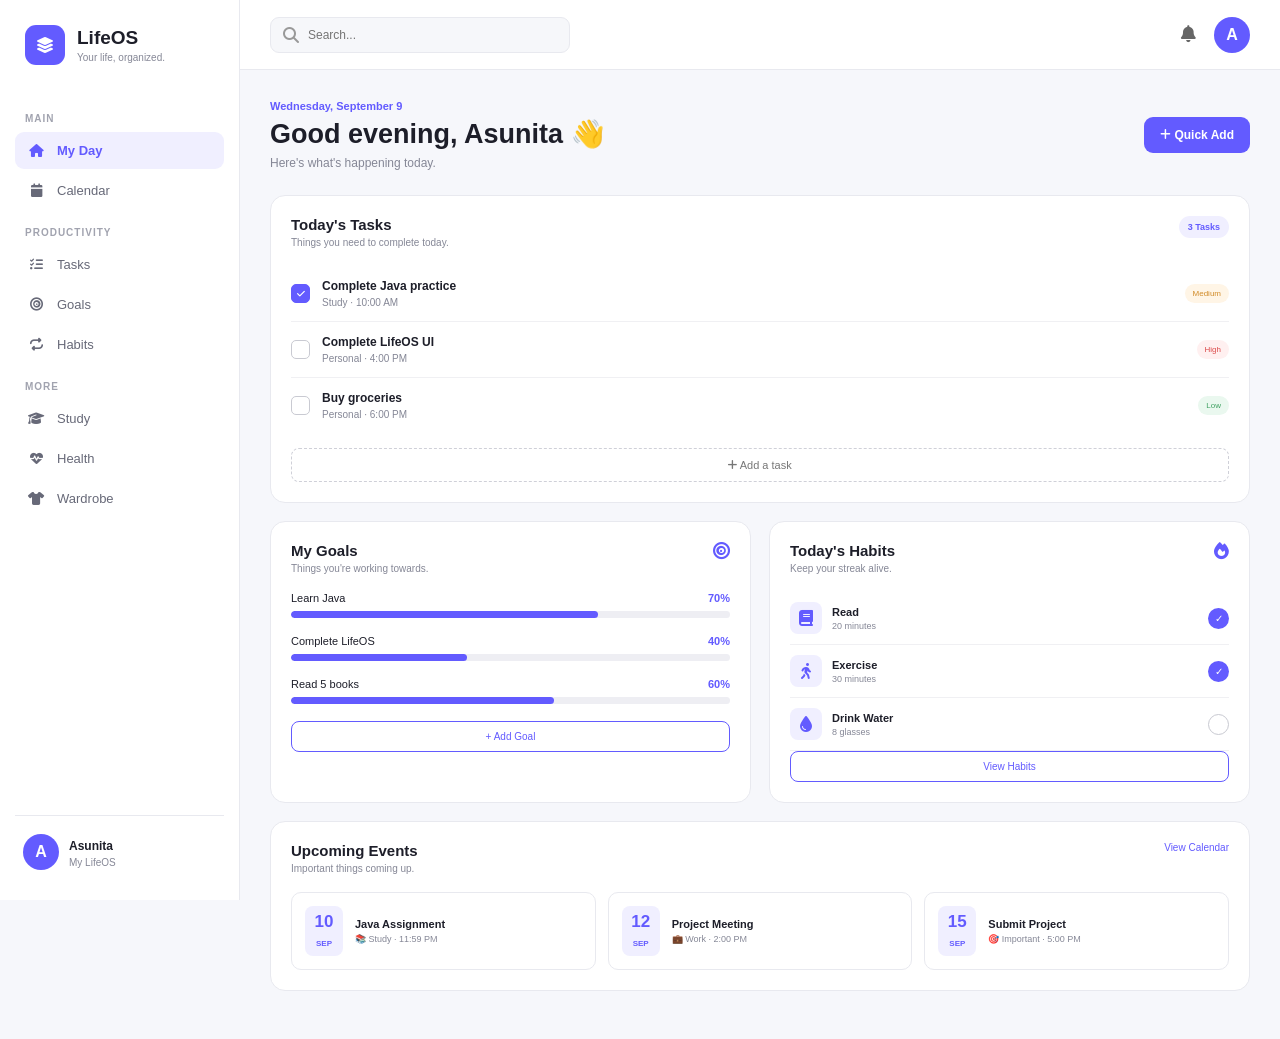
==== index.html @ c2635a68 "Initial LifeOS UI" ====
<!DOCTYPE html>
<html lang="en">

<head>
    <meta charset="UTF-8">
    <meta name="viewport" content="width=device-width, initial-scale=1.0">

    <title>LifeOS</title>

    <link rel="stylesheet" href="style.css">

    <link
        rel="stylesheet"
        href="https://cdnjs.cloudflare.com/ajax/libs/font-awesome/6.5.2/css/all.min.css">
</head>

<body>

    <aside class="sidebar">

        <div class="logo">
            <i class="fa-solid fa-layer-group"></i>

            <div>
                <h2>LifeOS</h2>
                <p>Your life, organized.</p>
            </div>
        </div>


        <nav>

            <p class="section-title">MAIN</p>

            <a href="#" class="active">
                <i class="fa-solid fa-house"></i>
                My Day
            </a>

            <a href="#">
                <i class="fa-solid fa-calendar"></i>
                Calendar
            </a>


            <p class="section-title">PRODUCTIVITY</p>

            <a href="#">
                <i class="fa-solid fa-list-check"></i>
                Tasks
            </a>

            <a href="#">
                <i class="fa-solid fa-bullseye"></i>
                Goals
            </a>

            <a href="#">
                <i class="fa-solid fa-repeat"></i>
                Habits
            </a>


            <p class="section-title">MORE</p>

            <a href="#">
                <i class="fa-solid fa-graduation-cap"></i>
                Study
            </a>

            <a href="#">
                <i class="fa-solid fa-heart-pulse"></i>
                Health
            </a>

            <a href="#">
                <i class="fa-solid fa-shirt"></i>
                Wardrobe
            </a>

        </nav>


        <div class="profile">

            <div class="profile-image">
                A
            </div>

            <div>
                <strong>Asunita</strong>
                <p>My LifeOS</p>
            </div>

        </div>

    </aside>


    <!-- MAIN CONTENT -->

    <main class="main">

        <!-- TOP BAR -->

        <header class="topbar">

            <div class="search">

                <i class="fa-solid fa-magnifying-glass"></i>

                <input
                    type="text"
                    placeholder="Search...">

            </div>


            <div class="top-right">

                <button class="notification">
                    <i class="fa-solid fa-bell"></i>
                </button>

                <div class="avatar">
                    A
                </div>

            </div>

        </header>


        <!-- CONTENT -->

        <section class="content">


            <!-- GREETING -->

            <div class="greeting">

                <div>

                    <p class="date">
                        Wednesday, September 9
                    </p>

                    <h1>
                        Good evening, Asunita 👋
                    </h1>

                    <p>
                        Here's what's happening today.
                    </p>

                </div>


                <button class="quick-add">
                    <i class="fa-solid fa-plus"></i>
                    Quick Add
                </button>

            </div>

            <div class="card">

                <div class="card-heading">

                    <div>
                        <h2>Today's Tasks</h2>
                        <p>Things you need to complete today.</p>
                    </div>

                    <span class="task-count">
                        3 Tasks
                    </span>

                </div>


                <div class="task-list">


                    <div class="task">

                        <div class="check completed">
                            <i class="fa-solid fa-check"></i>
                        </div>

                        <div class="task-info">

                            <h3>Complete Java practice</h3>

                            <p>
                                Study · 10:00 AM
                            </p>

                        </div>

                        <span class="priority medium">
                            Medium
                        </span>

                    </div>


                    <div class="task">

                        <div class="check"></div>

                        <div class="task-info">

                            <h3>Complete LifeOS UI</h3>

                            <p>
                                Personal · 4:00 PM
                            </p>

                        </div>

                        <span class="priority high">
                            High
                        </span>

                    </div>


                    <div class="task">

                        <div class="check"></div>

                        <div class="task-info">

                            <h3>Buy groceries</h3>

                            <p>
                                Personal · 6:00 PM
                            </p>

                        </div>

                        <span class="priority low">
                            Low
                        </span>

                    </div>

                </div>


                <button class="add-task">
                    <i class="fa-solid fa-plus"></i>
                    Add a task
                </button>

            </div>


            <div class="two-column">

                <div class="card">

                    <div class="card-heading">

                        <div>
                            <h2>My Goals</h2>
                            <p>Things you're working towards.</p>
                        </div>

                        <i class="fa-solid fa-bullseye icon"></i>

                    </div>


                    <div class="goal">

                        <div class="goal-top">

                            <span>
                                Learn Java
                            </span>

                            <strong>
                                70%
                            </strong>

                        </div>

                        <div class="progress">

                            <div style="width:70%"></div>

                        </div>

                    </div>


                    <div class="goal">

                        <div class="goal-top">

                            <span>
                                Complete LifeOS
                            </span>

                            <strong>
                                40%
                            </strong>

                        </div>

                        <div class="progress">

                            <div style="width:40%"></div>

                        </div>

                    </div>


                    <div class="goal">

                        <div class="goal-top">

                            <span>
                                Read 5 books
                            </span>

                            <strong>
                                60%
                            </strong>

                        </div>

                        <div class="progress">

                            <div style="width:60%"></div>

                        </div>

                    </div>


                    <button class="outline-button">
                        + Add Goal
                    </button>

                </div>



                <!-- HABITS -->

                <div class="card">

                    <div class="card-heading">

                        <div>
                            <h2>Today's Habits</h2>
                            <p>Keep your streak alive.</p>
                        </div>

                        <i class="fa-solid fa-fire icon"></i>

                    </div>


                    <div class="habit">

                        <div class="habit-left">

                            <div class="habit-icon">
                                <i class="fa-solid fa-book"></i>
                            </div>

                            <div>
                                <strong>Read</strong>
                                <p>20 minutes</p>
                            </div>

                        </div>

                        <div class="habit-check">
                            ✓
                        </div>

                    </div>


                    <div class="habit">

                        <div class="habit-left">

                            <div class="habit-icon">
                                <i class="fa-solid fa-person-walking"></i>
                            </div>

                            <div>
                                <strong>Exercise</strong>
                                <p>30 minutes</p>
                            </div>

                        </div>

                        <div class="habit-check">
                            ✓
                        </div>

                    </div>


                    <div class="habit">

                        <div class="habit-left">

                            <div class="habit-icon">
                                <i class="fa-solid fa-droplet"></i>
                            </div>

                            <div>
                                <strong>Drink Water</strong>
                                <p>8 glasses</p>
                            </div>

                        </div>

                        <div class="habit-check empty">
                        </div>

                    </div>


                    <button class="outline-button">
                        View Habits
                    </button>

                </div>

            </div>


            <div class="card calendar-card">

                <div class="card-heading">

                    <div>

                        <h2>Upcoming Events</h2>

                        <p>
                            Important things coming up.
                        </p>

                    </div>

                    <button class="text-button">
                        View Calendar
                    </button>

                </div>


                <div class="events">


                    <div class="event">

                        <div class="event-date">

                            <strong>
                                10
                            </strong>

                            <span>
                                SEP
                            </span>

                        </div>


                        <div class="event-info">

                            <h3>
                                Java Assignment
                            </h3>

                            <p>
                                📚 Study · 11:59 PM
                            </p>

                        </div>

                    </div>



                    <div class="event">

                        <div class="event-date">

                            <strong>
                                12
                            </strong>

                            <span>
                                SEP
                            </span>

                        </div>


                        <div class="event-info">

                            <h3>
                                Project Meeting
                            </h3>

                            <p>
                                💼 Work · 2:00 PM
                            </p>

                        </div>

                    </div>



                    <div class="event">

                        <div class="event-date">

                            <strong>
                                15
                            </strong>

                            <span>
                                SEP
                            </span>

                        </div>


                        <div class="event-info">

                            <h3>
                                Submit Project
                            </h3>

                            <p>
                                🎯 Important · 5:00 PM
                            </p>

                        </div>

                    </div>


                </div>

            </div>


        </section>

    </main>

</body>

</html>
---- style.css ----
* {
    margin: 0;
    padding: 0;
    box-sizing: border-box;
}


:root {
    --primary: #635bff;
    --primary-light: #f0efff;

    --background: #f6f7fb;

    --white: #ffffff;

    --text: #1d1e29;

    --muted: #858796;

    --border: #e8e9ef;

    --sidebar: 240px;
}


body {
    font-family: Arial, Helvetica, sans-serif;

    background: var(--background);

    color: var(--text);
}

.sidebar {
    position: fixed;

    left: 0;
    top: 0;

    width: var(--sidebar);
    height: 100vh;

    background: white;

    border-right: 1px solid var(--border);

    padding: 25px 15px;

    display: flex;
    flex-direction: column;
}


.logo {
    display: flex;

    align-items: center;

    gap: 12px;

    padding: 0 10px 30px;
}


.logo > i {
    width: 40px;
    height: 40px;

    border-radius: 11px;

    background: var(--primary);

    color: white;

    display: flex;
    align-items: center;
    justify-content: center;
}


.logo h2 {
    font-size: 19px;
}


.logo p {
    color: var(--muted);

    font-size: 10px;

    margin-top: 3px;
}


.section-title {
    color: #a1a3af;

    font-size: 10px;

    font-weight: bold;

    letter-spacing: 1px;

    margin: 18px 10px 8px;
}


nav a {
    display: flex;

    align-items: center;

    gap: 12px;

    padding: 11px 12px;

    margin-bottom: 3px;

    border-radius: 9px;

    text-decoration: none;

    color: #676978;

    font-size: 13px;
}


nav a i {
    width: 18px;

    text-align: center;
}


nav a:hover {
    background: #f5f5fa;

    color: var(--primary);
}


nav a.active {
    background: var(--primary-light);

    color: var(--primary);

    font-weight: bold;
}



/* PROFILE */

.profile {
    margin-top: auto;

    border-top: 1px solid var(--border);

    padding: 18px 8px 5px;

    display: flex;

    align-items: center;

    gap: 10px;
}


.profile-image,
.avatar {
    width: 36px;
    height: 36px;

    background: var(--primary);

    color: white;

    border-radius: 50%;

    display: flex;

    align-items: center;

    justify-content: center;

    font-weight: bold;
}


.profile strong {
    font-size: 12px;
}


.profile p {
    color: var(--muted);

    font-size: 10px;

    margin-top: 3px;
}


.main {
    margin-left: var(--sidebar);

    min-height: 100vh;
}



.topbar {
    height: 70px;

    background: white;

    border-bottom: 1px solid var(--border);

    display: flex;

    align-items: center;

    justify-content: space-between;

    padding: 0 30px;
}


.search {
    width: 300px;

    background: #f6f7fa;

    border: 1px solid var(--border);

    border-radius: 9px;

    padding: 9px 12px;

    display: flex;

    gap: 9px;

    align-items: center;

    color: #999;
}


.search input {
    border: none;

    outline: none;

    background: transparent;

    width: 100%;

    font-size: 12px;
}


.top-right {
    display: flex;

    align-items: center;

    gap: 18px;
}


.notification {
    border: none;

    background: transparent;

    font-size: 17px;

    color: #666;

    cursor: pointer;
}


.content {
    padding: 30px;

    max-width: 1250px;

    margin: auto;
}


.greeting {
    display: flex;

    align-items: center;

    justify-content: space-between;

    margin-bottom: 25px;
}


.date {
    color: var(--primary);

    font-size: 11px;

    font-weight: bold;

    margin-bottom: 6px;
}


.greeting h1 {
    font-size: 27px;

    margin-bottom: 6px;
}


.greeting p:last-child {
    color: var(--muted);

    font-size: 12px;
}


.quick-add {
    background: var(--primary);

    color: white;

    border: none;

    border-radius: 9px;

    padding: 11px 16px;

    cursor: pointer;

    font-weight: bold;

    font-size: 12px;
}


.card {
    background: white;

    border: 1px solid var(--border);

    border-radius: 15px;

    padding: 20px;

    margin-bottom: 18px;
}


.card-heading {
    display: flex;

    justify-content: space-between;

    align-items: flex-start;

    margin-bottom: 18px;
}


.card-heading h2 {
    font-size: 15px;

    margin-bottom: 4px;
}


.card-heading p {
    color: var(--muted);

    font-size: 10px;
}


.task-count {
    background: var(--primary-light);

    color: var(--primary);

    padding: 6px 9px;

    border-radius: 20px;

    font-size: 9px;

    font-weight: bold;
}


.icon {
    color: var(--primary);

    font-size: 17px;
}



/* =========================
   TASKS
========================= */

.task {
    display: flex;

    align-items: center;

    gap: 12px;

    padding: 13px 0;

    border-bottom: 1px solid #f0f0f3;
}


.task:last-child {
    border-bottom: none;
}


.check {
    width: 19px;
    height: 19px;

    border: 1.5px solid #c9cad2;

    border-radius: 5px;

    flex-shrink: 0;
}


.check.completed {
    background: var(--primary);

    border-color: var(--primary);

    color: white;

    display: flex;

    align-items: center;

    justify-content: center;

    font-size: 9px;
}


.task-info {
    flex: 1;
}


.task-info h3 {
    font-size: 12px;

    margin-bottom: 4px;
}


.task-info p {
    color: var(--muted);

    font-size: 10px;
}


.priority {
    padding: 5px 8px;

    border-radius: 15px;

    font-size: 8px;
}


.priority.high {
    background: #fff0f0;

    color: #dc4c4c;
}


.priority.medium {
    background: #fff5e6;

    color: #d18b28;
}


.priority.low {
    background: #eaf8ef;

    color: #43a365;
}


.add-task {
    width: 100%;

    margin-top: 15px;

    padding: 10px;

    border: 1px dashed #cfd0d8;

    background: white;

    border-radius: 8px;

    color: #777;

    cursor: pointer;

    font-size: 11px;
}



/* =========================
   TWO COLUMNS
========================= */

.two-column {
    display: grid;

    grid-template-columns: 1fr 1fr;

    gap: 18px;
}



/* =========================
   GOALS
========================= */

.goal {
    margin-bottom: 17px;
}


.goal-top {
    display: flex;

    justify-content: space-between;

    font-size: 11px;

    margin-bottom: 7px;
}


.goal-top strong {
    color: var(--primary);
}


.progress {
    height: 7px;

    background: #eeeeF3;

    border-radius: 20px;

    overflow: hidden;
}


.progress div {
    height: 100%;

    background: var(--primary);

    border-radius: 20px;
}


.outline-button {
    width: 100%;

    background: white;

    border: 1px solid var(--primary);

    color: var(--primary);

    border-radius: 8px;

    padding: 9px;

    font-size: 10px;

    cursor: pointer;
}


.habit {
    display: flex;

    align-items: center;

    justify-content: space-between;

    padding: 10px 0;

    border-bottom: 1px solid #f0f0f3;
}


.habit-left {
    display: flex;

    align-items: center;

    gap: 10px;
}


.habit-icon {
    width: 32px;
    height: 32px;

    border-radius: 8px;

    background: var(--primary-light);

    color: var(--primary);

    display: flex;

    align-items: center;

    justify-content: center;
}


.habit strong {
    display: block;

    font-size: 11px;
}


.habit p {
    color: var(--muted);

    font-size: 9px;

    margin-top: 3px;
}


.habit-check {
    width: 21px;
    height: 21px;

    border-radius: 50%;

    background: var(--primary);

    color: white;

    display: flex;

    align-items: center;

    justify-content: center;

    font-size: 10px;
}


.habit-check.empty {
    background: white;

    border: 1.5px solid #c8c9d1;
}



/* =========================
   CALENDAR / EVENTS
========================= */

.text-button {
    border: none;

    background: transparent;

    color: var(--primary);

    font-size: 10px;

    cursor: pointer;
}


.events {
    display: grid;

    grid-template-columns: repeat(3, 1fr);

    gap: 12px;
}


.event {
    border: 1px solid var(--border);

    border-radius: 10px;

    padding: 13px;

    display: flex;

    align-items: center;

    gap: 12px;
}


.event-date {
    min-width: 38px;

    text-align: center;

    background: var(--primary-light);

    color: var(--primary);

    padding: 6px;

    border-radius: 8px;
}


.event-date strong {
    display: block;

    font-size: 17px;
}


.event-date span {
    font-size: 8px;

    font-weight: bold;
}


.event-info h3 {
    font-size: 11px;

    margin-bottom: 4px;
}


.event-info p {
    color: var(--muted);

    font-size: 9px;
}

@media (max-width: 900px) {

    .sidebar {
        width: 200px;
    }

    .main {
        margin-left: 200px;
    }

    .two-column {
        grid-template-columns: 1fr;
    }

    .events {
        grid-template-columns: 1fr;
    }

}


@media (max-width: 650px) {

    .sidebar {
        display: none;
    }

    .main {
        margin-left: 0;
    }

    .topbar {
        padding: 0 18px;
    }

    .search {
        width: 200px;
    }

    .content {
        padding: 20px;
    }

    .greeting {
        flex-direction: column;

        align-items: flex-start;

        gap: 15px;
    }

    .greeting h1 {
        font-size: 22px;
    }

}
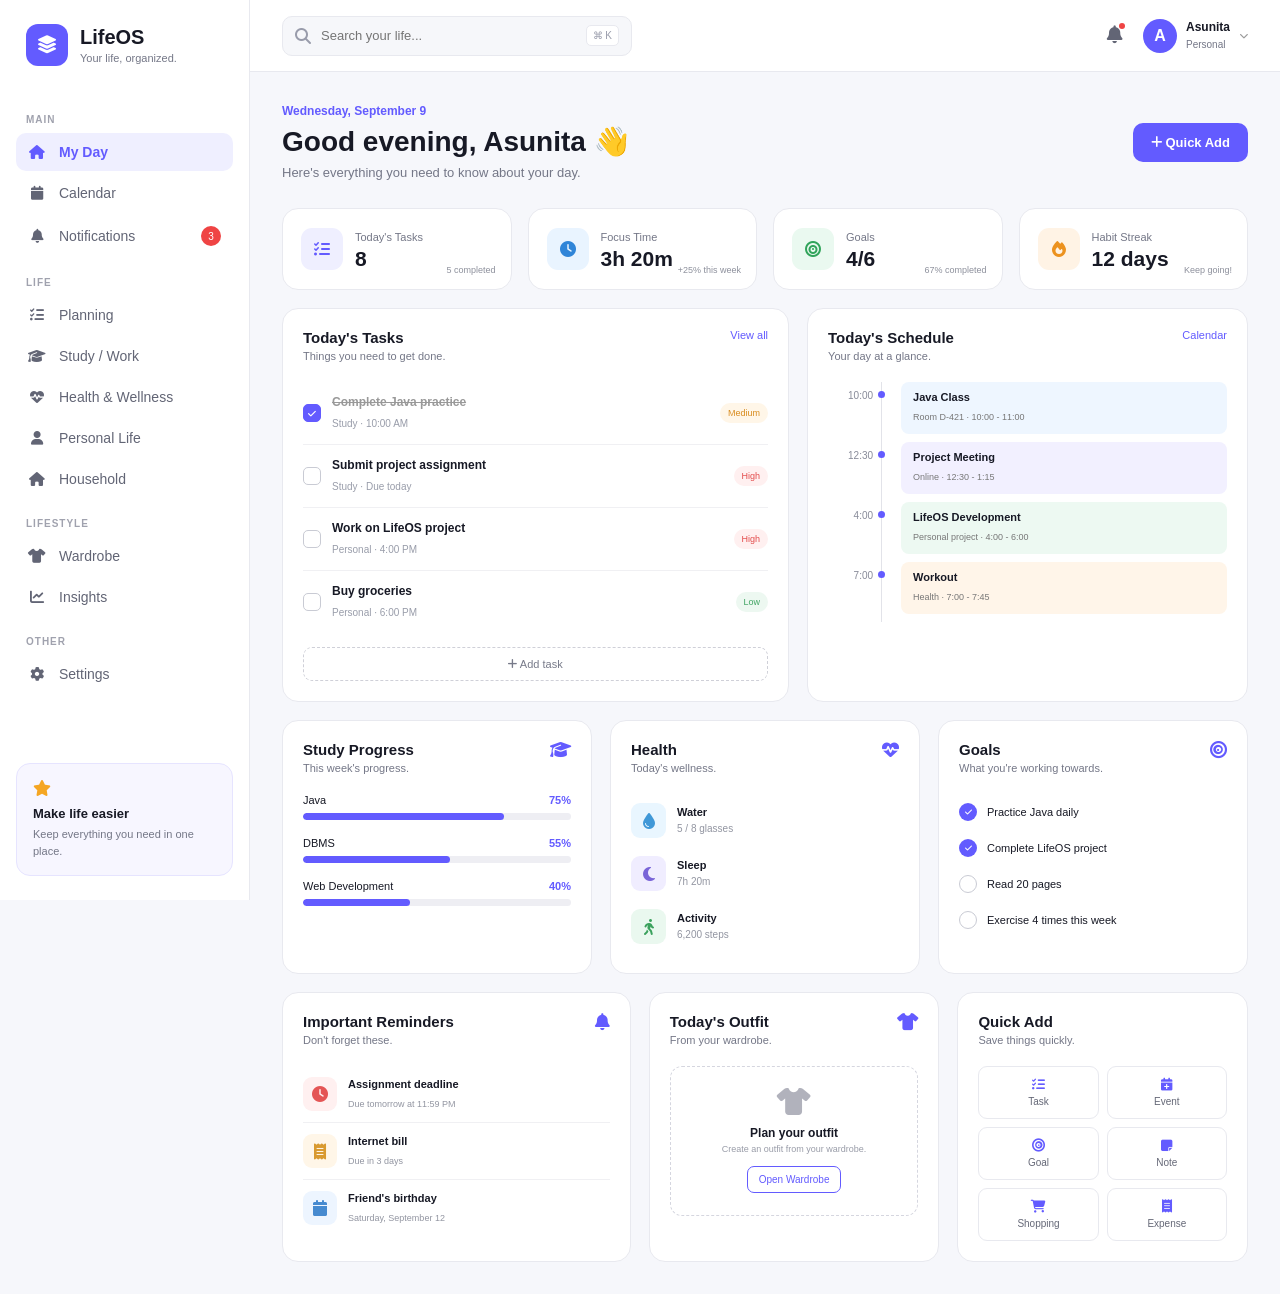
==== commit c1dd981e: "Update LifeOS project" ====
--- a/index.html
+++ b/index.html
@@ -5,7 +5,7 @@
     <meta charset="UTF-8">
     <meta name="viewport" content="width=device-width, initial-scale=1.0">
 
-    <title>LifeOS</title>
+    <title>LifeOS - Personal Life Organizer</title>
 
     <link rel="stylesheet" href="style.css">
 
@@ -16,80 +16,106 @@
 
 <body>
 
+    <!-- ================= SIDEBAR ================= -->
+
     <aside class="sidebar">
 
         <div class="logo">
-            <i class="fa-solid fa-layer-group"></i>
+            <div class="logo-icon">
+                <i class="fa-solid fa-layer-group"></i>
+            </div>
 
             <div>
                 <h2>LifeOS</h2>
-                <p>Your life, organized.</p>
+                <span>Your life, organized.</span>
             </div>
         </div>
 
 
-        <nav>
-
-            <p class="section-title">MAIN</p>
-
-            <a href="#" class="active">
+        <nav class="navigation">
+
+            <p class="nav-title">MAIN</p>
+
+            <a href="#" class="nav-link active">
                 <i class="fa-solid fa-house"></i>
-                My Day
-            </a>
-
-            <a href="#">
+                <span>My Day</span>
+            </a>
+
+            <a href="#" class="nav-link">
                 <i class="fa-solid fa-calendar"></i>
-                Calendar
-            </a>
-
-
-            <p class="section-title">PRODUCTIVITY</p>
-
-            <a href="#">
+                <span>Calendar</span>
+            </a>
+
+            <a href="#" class="nav-link">
+                <i class="fa-solid fa-bell"></i>
+                <span>Notifications</span>
+                <span class="notification-count">3</span>
+            </a>
+
+
+            <p class="nav-title">LIFE</p>
+
+            <a href="#" class="nav-link">
                 <i class="fa-solid fa-list-check"></i>
-                Tasks
-            </a>
-
-            <a href="#">
-                <i class="fa-solid fa-bullseye"></i>
-                Goals
-            </a>
-
-            <a href="#">
-                <i class="fa-solid fa-repeat"></i>
-                Habits
-            </a>
-
-
-            <p class="section-title">MORE</p>
-
-            <a href="#">
+                <span>Planning</span>
+            </a>
+
+            <a href="#" class="nav-link">
                 <i class="fa-solid fa-graduation-cap"></i>
-                Study
-            </a>
-
-            <a href="#">
+                <span>Study / Work</span>
+            </a>
+
+            <a href="#" class="nav-link">
                 <i class="fa-solid fa-heart-pulse"></i>
-                Health
-            </a>
-
-            <a href="#">
+                <span>Health & Wellness</span>
+            </a>
+
+            <a href="#" class="nav-link">
+                <i class="fa-solid fa-user"></i>
+                <span>Personal Life</span>
+            </a>
+
+            <a href="#" class="nav-link">
+                <i class="fa-solid fa-house"></i>
+                <span>Household</span>
+            </a>
+
+
+            <p class="nav-title">LIFESTYLE</p>
+
+            <a href="#" class="nav-link">
                 <i class="fa-solid fa-shirt"></i>
-                Wardrobe
+                <span>Wardrobe</span>
+            </a>
+
+            <a href="#" class="nav-link">
+                <i class="fa-solid fa-chart-line"></i>
+                <span>Insights</span>
+            </a>
+
+
+            <p class="nav-title">OTHER</p>
+
+            <a href="#" class="nav-link">
+                <i class="fa-solid fa-gear"></i>
+                <span>Settings</span>
             </a>
 
         </nav>
 
 
-        <div class="profile">
-
-            <div class="profile-image">
-                A
-            </div>
-
-            <div>
-                <strong>Asunita</strong>
-                <p>My LifeOS</p>
+        <div class="sidebar-bottom">
+
+            <div class="upgrade-card">
+
+                <i class="fa-solid fa-star"></i>
+
+                <h4>Make life easier</h4>
+
+                <p>
+                    Keep everything you need in one place.
+                </p>
+
             </div>
 
         </div>
@@ -97,7 +123,8 @@
     </aside>
 
 
-    <!-- MAIN CONTENT -->
+
+    <!-- ================= MAIN ================= -->
 
     <main class="main">
 
@@ -105,25 +132,44 @@
 
         <header class="topbar">
 
-            <div class="search">
+            <div class="mobile-logo">
+                <i class="fa-solid fa-layer-group"></i>
+                LifeOS
+            </div>
+
+            <div class="search-box">
 
                 <i class="fa-solid fa-magnifying-glass"></i>
 
                 <input
                     type="text"
-                    placeholder="Search...">
-
-            </div>
-
-
-            <div class="top-right">
-
-                <button class="notification">
+                    placeholder="Search your life...">
+
+                <span>⌘ K</span>
+
+            </div>
+
+
+            <div class="top-actions">
+
+                <button class="icon-button">
                     <i class="fa-solid fa-bell"></i>
+                    <span class="red-dot"></span>
                 </button>
 
-                <div class="avatar">
-                    A
+                <div class="profile">
+
+                    <div class="profile-image">
+                        A
+                    </div>
+
+                    <div class="profile-info">
+                        <strong>Asunita</strong>
+                        <span>Personal</span>
+                    </div>
+
+                    <i class="fa-solid fa-chevron-down"></i>
+
                 </div>
 
             </div>
@@ -131,18 +177,19 @@
         </header>
 
 
-        <!-- CONTENT -->
+
+        <!-- ================= CONTENT ================= -->
 
         <section class="content">
 
 
-            <!-- GREETING -->
-
-            <div class="greeting">
+            <!-- WELCOME -->
+
+            <div class="welcome-section">
 
                 <div>
 
-                    <p class="date">
+                    <p class="small-date">
                         Wednesday, September 9
                     </p>
 
@@ -150,417 +197,683 @@
                         Good evening, Asunita 👋
                     </h1>
 
-                    <p>
-                        Here's what's happening today.
+                    <p class="welcome-text">
+                        Here's everything you need to know about your day.
                     </p>
 
                 </div>
 
 
-                <button class="quick-add">
+                <button class="add-button">
                     <i class="fa-solid fa-plus"></i>
                     Quick Add
                 </button>
 
             </div>
 
-            <div class="card">
-
-                <div class="card-heading">
+
+
+            <!-- ================= OVERVIEW ================= -->
+
+            <div class="overview-grid">
+
+                <div class="overview-card">
+
+                    <div class="overview-icon purple">
+                        <i class="fa-solid fa-list-check"></i>
+                    </div>
 
                     <div>
-                        <h2>Today's Tasks</h2>
-                        <p>Things you need to complete today.</p>
-                    </div>
-
-                    <span class="task-count">
-                        3 Tasks
-                    </span>
-
-                </div>
-
-
-                <div class="task-list">
-
-
-                    <div class="task">
-
-                        <div class="check completed">
-                            <i class="fa-solid fa-check"></i>
-                        </div>
-
-                        <div class="task-info">
-
-                            <h3>Complete Java practice</h3>
-
-                            <p>
-                                Study · 10:00 AM
-                            </p>
-
-                        </div>
-
-                        <span class="priority medium">
-                            Medium
+                        <span>Today's Tasks</span>
+                        <h2>8</h2>
+                    </div>
+
+                    <small>5 completed</small>
+
+                </div>
+
+
+                <div class="overview-card">
+
+                    <div class="overview-icon blue">
+                        <i class="fa-solid fa-clock"></i>
+                    </div>
+
+                    <div>
+                        <span>Focus Time</span>
+                        <h2>3h 20m</h2>
+                    </div>
+
+                    <small>+25% this week</small>
+
+                </div>
+
+
+                <div class="overview-card">
+
+                    <div class="overview-icon green">
+                        <i class="fa-solid fa-bullseye"></i>
+                    </div>
+
+                    <div>
+                        <span>Goals</span>
+                        <h2>4/6</h2>
+                    </div>
+
+                    <small>67% completed</small>
+
+                </div>
+
+
+                <div class="overview-card">
+
+                    <div class="overview-icon orange">
+                        <i class="fa-solid fa-fire"></i>
+                    </div>
+
+                    <div>
+                        <span>Habit Streak</span>
+                        <h2>12 days</h2>
+                    </div>
+
+                    <small>Keep going!</small>
+
+                </div>
+
+            </div>
+
+
+
+            <!-- ================= MAIN GRID ================= -->
+
+            <div class="dashboard-grid">
+
+
+                <!-- TODAY'S TASKS -->
+
+                <div class="card tasks-card">
+
+                    <div class="card-header">
+
+                        <div>
+                            <h3>Today's Tasks</h3>
+                            <p>Things you need to get done.</p>
+                        </div>
+
+                        <button class="text-button">
+                            View all
+                        </button>
+
+                    </div>
+
+
+                    <div class="task-list">
+
+
+                        <div class="task completed">
+
+                            <div class="checkbox">
+                                <i class="fa-solid fa-check"></i>
+                            </div>
+
+                            <div class="task-content">
+
+                                <strong>Complete Java practice</strong>
+
+                                <span>
+                                    Study · 10:00 AM
+                                </span>
+
+                            </div>
+
+                            <span class="priority medium">
+                                Medium
+                            </span>
+
+                        </div>
+
+
+
+                        <div class="task">
+
+                            <div class="checkbox"></div>
+
+                            <div class="task-content">
+
+                                <strong>Submit project assignment</strong>
+
+                                <span>
+                                    Study · Due today
+                                </span>
+
+                            </div>
+
+                            <span class="priority high">
+                                High
+                            </span>
+
+                        </div>
+
+
+
+                        <div class="task">
+
+                            <div class="checkbox"></div>
+
+                            <div class="task-content">
+
+                                <strong>Work on LifeOS project</strong>
+
+                                <span>
+                                    Personal · 4:00 PM
+                                </span>
+
+                            </div>
+
+                            <span class="priority high">
+                                High
+                            </span>
+
+                        </div>
+
+
+
+                        <div class="task">
+
+                            <div class="checkbox"></div>
+
+                            <div class="task-content">
+
+                                <strong>Buy groceries</strong>
+
+                                <span>
+                                    Personal · 6:00 PM
+                                </span>
+
+                            </div>
+
+                            <span class="priority low">
+                                Low
+                            </span>
+
+                        </div>
+
+                    </div>
+
+
+                    <button class="add-task">
+                        <i class="fa-solid fa-plus"></i>
+                        Add task
+                    </button>
+
+                </div>
+
+
+
+                <!-- TODAY'S SCHEDULE -->
+
+                <div class="card schedule-card">
+
+                    <div class="card-header">
+
+                        <div>
+                            <h3>Today's Schedule</h3>
+                            <p>Your day at a glance.</p>
+                        </div>
+
+                        <button class="text-button">
+                            Calendar
+                        </button>
+
+                    </div>
+
+
+                    <div class="timeline">
+
+
+                        <div class="timeline-item">
+
+                            <span class="time">
+                                10:00
+                            </span>
+
+                            <div class="timeline-line"></div>
+
+                            <div class="event blue-event">
+
+                                <strong>Java Class</strong>
+
+                                <span>
+                                    Room D-421 · 10:00 - 11:00
+                                </span>
+
+                            </div>
+
+                        </div>
+
+
+
+                        <div class="timeline-item">
+
+                            <span class="time">
+                                12:30
+                            </span>
+
+                            <div class="timeline-line"></div>
+
+                            <div class="event purple-event">
+
+                                <strong>Project Meeting</strong>
+
+                                <span>
+                                    Online · 12:30 - 1:15
+                                </span>
+
+                            </div>
+
+                        </div>
+
+
+
+                        <div class="timeline-item">
+
+                            <span class="time">
+                                4:00
+                            </span>
+
+                            <div class="timeline-line"></div>
+
+                            <div class="event green-event">
+
+                                <strong>LifeOS Development</strong>
+
+                                <span>
+                                    Personal project · 4:00 - 6:00
+                                </span>
+
+                            </div>
+
+                        </div>
+
+
+
+                        <div class="timeline-item">
+
+                            <span class="time">
+                                7:00
+                            </span>
+
+                            <div class="timeline-line"></div>
+
+                            <div class="event orange-event">
+
+                                <strong>Workout</strong>
+
+                                <span>
+                                    Health · 7:00 - 7:45
+                                </span>
+
+                            </div>
+
+                        </div>
+
+                    </div>
+
+                </div>
+
+            </div>
+
+
+
+            <!-- ================= SECOND ROW ================= -->
+
+            <div class="three-column-grid">
+
+
+                <!-- STUDY -->
+
+                <div class="card">
+
+                    <div class="card-header">
+
+                        <div>
+                            <h3>Study Progress</h3>
+                            <p>This week's progress.</p>
+                        </div>
+
+                        <i class="fa-solid fa-graduation-cap card-icon"></i>
+
+                    </div>
+
+
+                    <div class="progress-item">
+
+                        <div class="progress-info">
+                            <span>Java</span>
+                            <strong>75%</strong>
+                        </div>
+
+                        <div class="progress-bar">
+                            <div style="width:75%"></div>
+                        </div>
+
+                    </div>
+
+
+                    <div class="progress-item">
+
+                        <div class="progress-info">
+                            <span>DBMS</span>
+                            <strong>55%</strong>
+                        </div>
+
+                        <div class="progress-bar">
+                            <div style="width:55%"></div>
+                        </div>
+
+                    </div>
+
+
+                    <div class="progress-item">
+
+                        <div class="progress-info">
+                            <span>Web Development</span>
+                            <strong>40%</strong>
+                        </div>
+
+                        <div class="progress-bar">
+                            <div style="width:40%"></div>
+                        </div>
+
+                    </div>
+
+                </div>
+
+
+
+                <!-- HEALTH -->
+
+                <div class="card">
+
+                    <div class="card-header">
+
+                        <div>
+                            <h3>Health</h3>
+                            <p>Today's wellness.</p>
+                        </div>
+
+                        <i class="fa-solid fa-heart-pulse card-icon"></i>
+
+                    </div>
+
+
+                    <div class="health-items">
+
+                        <div class="health-item">
+
+                            <div class="health-icon water">
+                                <i class="fa-solid fa-droplet"></i>
+                            </div>
+
+                            <div>
+                                <strong>Water</strong>
+                                <span>5 / 8 glasses</span>
+                            </div>
+
+                        </div>
+
+
+                        <div class="health-item">
+
+                            <div class="health-icon sleep">
+                                <i class="fa-solid fa-moon"></i>
+                            </div>
+
+                            <div>
+                                <strong>Sleep</strong>
+                                <span>7h 20m</span>
+                            </div>
+
+                        </div>
+
+
+                        <div class="health-item">
+
+                            <div class="health-icon activity">
+                                <i class="fa-solid fa-person-walking"></i>
+                            </div>
+
+                            <div>
+                                <strong>Activity</strong>
+                                <span>6,200 steps</span>
+                            </div>
+
+                        </div>
+
+                    </div>
+
+                </div>
+
+
+
+                <!-- GOALS -->
+
+                <div class="card">
+
+                    <div class="card-header">
+
+                        <div>
+                            <h3>Goals</h3>
+                            <p>What you're working towards.</p>
+                        </div>
+
+                        <i class="fa-solid fa-bullseye card-icon"></i>
+
+                    </div>
+
+
+                    <div class="goal-list">
+
+                        <div class="goal">
+
+                            <div class="goal-check">
+                                <i class="fa-solid fa-check"></i>
+                            </div>
+
+                            <span>Practice Java daily</span>
+
+                        </div>
+
+
+                        <div class="goal">
+
+                            <div class="goal-check">
+                                <i class="fa-solid fa-check"></i>
+                            </div>
+
+                            <span>Complete LifeOS project</span>
+
+                        </div>
+
+
+                        <div class="goal">
+
+                            <div class="goal-check empty"></div>
+
+                            <span>Read 20 pages</span>
+
+                        </div>
+
+
+                        <div class="goal">
+
+                            <div class="goal-check empty"></div>
+
+                            <span>Exercise 4 times this week</span>
+
+                        </div>
+
+                    </div>
+
+                </div>
+
+            </div>
+
+
+
+            <!-- ================= BOTTOM ================= -->
+
+            <div class="bottom-grid">
+
+
+                <!-- REMINDERS -->
+
+                <div class="card reminders-card">
+
+                    <div class="card-header">
+
+                        <div>
+                            <h3>Important Reminders</h3>
+                            <p>Don't forget these.</p>
+                        </div>
+
+                        <i class="fa-solid fa-bell card-icon"></i>
+
+                    </div>
+
+
+                    <div class="reminder">
+
+                        <div class="reminder-icon red">
+                            <i class="fa-solid fa-clock"></i>
+                        </div>
+
+                        <div>
+                            <strong>Assignment deadline</strong>
+                            <span>Due tomorrow at 11:59 PM</span>
+                        </div>
+
+                    </div>
+
+
+                    <div class="reminder">
+
+                        <div class="reminder-icon yellow">
+                            <i class="fa-solid fa-receipt"></i>
+                        </div>
+
+                        <div>
+                            <strong>Internet bill</strong>
+                            <span>Due in 3 days</span>
+                        </div>
+
+                    </div>
+
+
+                    <div class="reminder">
+
+                        <div class="reminder-icon blue">
+                            <i class="fa-solid fa-calendar"></i>
+                        </div>
+
+                        <div>
+                            <strong>Friend's birthday</strong>
+                            <span>Saturday, September 12</span>
+                        </div>
+
+                    </div>
+
+                </div>
+
+
+
+                <!-- OUTFIT -->
+
+                <div class="card outfit-card">
+
+                    <div class="card-header">
+
+                        <div>
+                            <h3>Today's Outfit</h3>
+                            <p>From your wardrobe.</p>
+                        </div>
+
+                        <i class="fa-solid fa-shirt card-icon"></i>
+
+                    </div>
+
+
+                    <div class="outfit-placeholder">
+
+                        <i class="fa-solid fa-shirt"></i>
+
+                        <strong>Plan your outfit</strong>
+
+                        <span>
+                            Create an outfit from your wardrobe.
                         </span>
 
-                    </div>
-
-
-                    <div class="task">
-
-                        <div class="check"></div>
-
-                        <div class="task-info">
-
-                            <h3>Complete LifeOS UI</h3>
-
-                            <p>
-                                Personal · 4:00 PM
-                            </p>
-
-                        </div>
-
-                        <span class="priority high">
-                            High
-                        </span>
-
-                    </div>
-
-
-                    <div class="task">
-
-                        <div class="check"></div>
-
-                        <div class="task-info">
-
-                            <h3>Buy groceries</h3>
-
-                            <p>
-                                Personal · 6:00 PM
-                            </p>
-
-                        </div>
-
-                        <span class="priority low">
-                            Low
-                        </span>
-
-                    </div>
-
-                </div>
-
-
-                <button class="add-task">
-                    <i class="fa-solid fa-plus"></i>
-                    Add a task
-                </button>
-
-            </div>
-
-
-            <div class="two-column">
+                        <button class="outline-button">
+                            Open Wardrobe
+                        </button>
+
+                    </div>
+
+                </div>
+
+
+
+                <!-- QUICK LINKS -->
 
                 <div class="card">
 
-                    <div class="card-heading">
-
-                        <div>
-                            <h2>My Goals</h2>
-                            <p>Things you're working towards.</p>
-                        </div>
-
-                        <i class="fa-solid fa-bullseye icon"></i>
-
-                    </div>
-
-
-                    <div class="goal">
-
-                        <div class="goal-top">
-
-                            <span>
-                                Learn Java
-                            </span>
-
-                            <strong>
-                                70%
-                            </strong>
-
-                        </div>
-
-                        <div class="progress">
-
-                            <div style="width:70%"></div>
-
-                        </div>
-
-                    </div>
-
-
-                    <div class="goal">
-
-                        <div class="goal-top">
-
-                            <span>
-                                Complete LifeOS
-                            </span>
-
-                            <strong>
-                                40%
-                            </strong>
-
-                        </div>
-
-                        <div class="progress">
-
-                            <div style="width:40%"></div>
-
-                        </div>
-
-                    </div>
-
-
-                    <div class="goal">
-
-                        <div class="goal-top">
-
-                            <span>
-                                Read 5 books
-                            </span>
-
-                            <strong>
-                                60%
-                            </strong>
-
-                        </div>
-
-                        <div class="progress">
-
-                            <div style="width:60%"></div>
-
-                        </div>
-
-                    </div>
-
-
-                    <button class="outline-button">
-                        + Add Goal
-                    </button>
-
-                </div>
-
-
-
-                <!-- HABITS -->
-
-                <div class="card">
-
-                    <div class="card-heading">
-
-                        <div>
-                            <h2>Today's Habits</h2>
-                            <p>Keep your streak alive.</p>
-                        </div>
-
-                        <i class="fa-solid fa-fire icon"></i>
-
-                    </div>
-
-
-                    <div class="habit">
-
-                        <div class="habit-left">
-
-                            <div class="habit-icon">
-                                <i class="fa-solid fa-book"></i>
-                            </div>
-
-                            <div>
-                                <strong>Read</strong>
-                                <p>20 minutes</p>
-                            </div>
-
-                        </div>
-
-                        <div class="habit-check">
-                            ✓
-                        </div>
-
-                    </div>
-
-
-                    <div class="habit">
-
-                        <div class="habit-left">
-
-                            <div class="habit-icon">
-                                <i class="fa-solid fa-person-walking"></i>
-                            </div>
-
-                            <div>
-                                <strong>Exercise</strong>
-                                <p>30 minutes</p>
-                            </div>
-
-                        </div>
-
-                        <div class="habit-check">
-                            ✓
-                        </div>
-
-                    </div>
-
-
-                    <div class="habit">
-
-                        <div class="habit-left">
-
-                            <div class="habit-icon">
-                                <i class="fa-solid fa-droplet"></i>
-                            </div>
-
-                            <div>
-                                <strong>Drink Water</strong>
-                                <p>8 glasses</p>
-                            </div>
-
-                        </div>
-
-                        <div class="habit-check empty">
-                        </div>
-
-                    </div>
-
-
-                    <button class="outline-button">
-                        View Habits
-                    </button>
-
-                </div>
-
-            </div>
-
-
-            <div class="card calendar-card">
-
-                <div class="card-heading">
-
-                    <div>
-
-                        <h2>Upcoming Events</h2>
-
-                        <p>
-                            Important things coming up.
-                        </p>
-
-                    </div>
-
-                    <button class="text-button">
-                        View Calendar
-                    </button>
-
-                </div>
-
-
-                <div class="events">
-
-
-                    <div class="event">
-
-                        <div class="event-date">
-
-                            <strong>
-                                10
-                            </strong>
-
-                            <span>
-                                SEP
-                            </span>
-
-                        </div>
-
-
-                        <div class="event-info">
-
-                            <h3>
-                                Java Assignment
-                            </h3>
-
-                            <p>
-                                📚 Study · 11:59 PM
-                            </p>
-
-                        </div>
-
-                    </div>
-
-
-
-                    <div class="event">
-
-                        <div class="event-date">
-
-                            <strong>
-                                12
-                            </strong>
-
-                            <span>
-                                SEP
-                            </span>
-
-                        </div>
-
-
-                        <div class="event-info">
-
-                            <h3>
-                                Project Meeting
-                            </h3>
-
-                            <p>
-                                💼 Work · 2:00 PM
-                            </p>
-
-                        </div>
-
-                    </div>
-
-
-
-                    <div class="event">
-
-                        <div class="event-date">
-
-                            <strong>
-                                15
-                            </strong>
-
-                            <span>
-                                SEP
-                            </span>
-
-                        </div>
-
-
-                        <div class="event-info">
-
-                            <h3>
-                                Submit Project
-                            </h3>
-
-                            <p>
-                                🎯 Important · 5:00 PM
-                            </p>
-
-                        </div>
-
-                    </div>
-
-
-                </div>
-
-            </div>
-
+                    <div class="card-header">
+
+                        <div>
+                            <h3>Quick Add</h3>
+                            <p>Save things quickly.</p>
+                        </div>
+
+                    </div>
+
+
+                    <div class="quick-actions">
+
+                        <button>
+                            <i class="fa-solid fa-list-check"></i>
+                            Task
+                        </button>
+
+                        <button>
+                            <i class="fa-solid fa-calendar-plus"></i>
+                            Event
+                        </button>
+
+                        <button>
+                            <i class="fa-solid fa-bullseye"></i>
+                            Goal
+                        </button>
+
+                        <button>
+                            <i class="fa-solid fa-note-sticky"></i>
+                            Note
+                        </button>
+
+                        <button>
+                            <i class="fa-solid fa-cart-shopping"></i>
+                            Shopping
+                        </button>
+
+                        <button>
+                            <i class="fa-solid fa-receipt"></i>
+                            Expense
+                        </button>
+
+                    </div>
+
+                </div>
+
+            </div>
 
         </section>
 
--- a/style.css
+++ b/style.css
@@ -1,35 +1,40 @@
+/* =========================
+   RESET
+========================= */
+
 * {
     margin: 0;
     padding: 0;
     box-sizing: border-box;
 }
 
-
 :root {
     --primary: #635bff;
-    --primary-light: #f0efff;
+    --primary-light: #efefff;
 
     --background: #f6f7fb;
-
-    --white: #ffffff;
-
-    --text: #1d1e29;
-
-    --muted: #858796;
-
+    --card: #ffffff;
+
+    --text: #171925;
+    --text-light: #747787;
     --border: #e8e9ef;
 
-    --sidebar: 240px;
-}
-
+    --sidebar-width: 250px;
+
+    --radius: 16px;
+}
 
 body {
     font-family: Arial, Helvetica, sans-serif;
-
     background: var(--background);
-
     color: var(--text);
 }
+
+
+
+/* =========================
+   SIDEBAR
+========================= */
 
 .sidebar {
     position: fixed;
@@ -37,376 +42,613 @@
     left: 0;
     top: 0;
 
-    width: var(--sidebar);
+    width: var(--sidebar-width);
     height: 100vh;
 
+    background: #ffffff;
+
+    border-right: 1px solid var(--border);
+
+    padding: 24px 16px;
+
+    display: flex;
+    flex-direction: column;
+
+    z-index: 100;
+}
+
+
+.logo {
+    display: flex;
+    align-items: center;
+    gap: 12px;
+
+    padding: 0 10px 28px;
+}
+
+
+.logo-icon {
+    width: 42px;
+    height: 42px;
+
+    border-radius: 12px;
+
+    background: var(--primary);
+
+    color: white;
+
+    display: flex;
+    align-items: center;
+    justify-content: center;
+
+    font-size: 18px;
+}
+
+
+.logo h2 {
+    font-size: 20px;
+}
+
+
+.logo span {
+    display: block;
+
+    margin-top: 3px;
+
+    color: var(--text-light);
+
+    font-size: 11px;
+}
+
+
+.navigation {
+    flex: 1;
+}
+
+
+.nav-title {
+    font-size: 10px;
+
+    font-weight: 700;
+
+    color: #a0a2ae;
+
+    letter-spacing: 1px;
+
+    margin: 20px 10px 8px;
+}
+
+
+.nav-link {
+    display: flex;
+
+    align-items: center;
+
+    gap: 13px;
+
+    padding: 11px 12px;
+
+    margin-bottom: 3px;
+
+    border-radius: 10px;
+
+    text-decoration: none;
+
+    color: #626575;
+
+    font-size: 14px;
+
+    transition: 0.2s;
+}
+
+
+.nav-link i {
+    width: 18px;
+
+    text-align: center;
+}
+
+
+.nav-link:hover {
+    background: #f5f5fa;
+
+    color: var(--primary);
+}
+
+
+.nav-link.active {
+    background: var(--primary-light);
+
+    color: var(--primary);
+
+    font-weight: 600;
+}
+
+
+.notification-count {
+    margin-left: auto;
+
+    width: 20px;
+    height: 20px;
+
+    background: #ef4444;
+
+    color: white;
+
+    border-radius: 50%;
+
+    display: flex;
+    align-items: center;
+    justify-content: center;
+
+    font-size: 10px;
+}
+
+
+.upgrade-card {
+    background: #f7f6ff;
+
+    border: 1px solid #e6e4ff;
+
+    border-radius: 14px;
+
+    padding: 16px;
+}
+
+
+.upgrade-card i {
+    color: #f5a623;
+
+    margin-bottom: 10px;
+}
+
+
+.upgrade-card h4 {
+    font-size: 13px;
+
+    margin-bottom: 5px;
+}
+
+
+.upgrade-card p {
+    color: var(--text-light);
+
+    font-size: 11px;
+
+    line-height: 1.5;
+}
+
+
+
+/* =========================
+   MAIN
+========================= */
+
+.main {
+    margin-left: var(--sidebar-width);
+
+    min-height: 100vh;
+}
+
+
+
+/* =========================
+   TOPBAR
+========================= */
+
+.topbar {
+    height: 72px;
+
     background: white;
 
-    border-right: 1px solid var(--border);
-
-    padding: 25px 15px;
-
-    display: flex;
-    flex-direction: column;
-}
-
-
-.logo {
+    border-bottom: 1px solid var(--border);
+
+    display: flex;
+
+    align-items: center;
+
+    justify-content: space-between;
+
+    padding: 0 32px;
+
+    position: sticky;
+
+    top: 0;
+
+    z-index: 50;
+}
+
+
+.search-box {
+    width: 350px;
+
+    height: 40px;
+
+    background: #f6f7fa;
+
+    border: 1px solid var(--border);
+
+    border-radius: 10px;
+
+    display: flex;
+
+    align-items: center;
+
+    gap: 10px;
+
+    padding: 0 12px;
+
+    color: #999cab;
+}
+
+
+.search-box input {
+    flex: 1;
+
+    border: none;
+
+    outline: none;
+
+    background: transparent;
+
+    font-size: 13px;
+}
+
+
+.search-box span {
+    font-size: 10px;
+
+    background: white;
+
+    border: 1px solid var(--border);
+
+    padding: 4px 6px;
+
+    border-radius: 5px;
+}
+
+
+.top-actions {
+    display: flex;
+
+    align-items: center;
+
+    gap: 20px;
+}
+
+
+.icon-button {
+    position: relative;
+
+    border: none;
+
+    background: transparent;
+
+    font-size: 18px;
+
+    color: #626575;
+
+    cursor: pointer;
+}
+
+
+.red-dot {
+    position: absolute;
+
+    top: -2px;
+    right: -2px;
+
+    width: 6px;
+    height: 6px;
+
+    border-radius: 50%;
+
+    background: #ef4444;
+}
+
+
+.profile {
+    display: flex;
+
+    align-items: center;
+
+    gap: 9px;
+}
+
+
+.profile-image {
+    width: 34px;
+    height: 34px;
+
+    border-radius: 50%;
+
+    background: var(--primary);
+
+    color: white;
+
+    display: flex;
+
+    align-items: center;
+
+    justify-content: center;
+
+    font-weight: bold;
+}
+
+
+.profile-info strong {
+    display: block;
+
+    font-size: 12px;
+}
+
+
+.profile-info span {
+    font-size: 10px;
+
+    color: var(--text-light);
+}
+
+
+.profile > i {
+    font-size: 9px;
+
+    color: #999;
+}
+
+
+
+/* =========================
+   CONTENT
+========================= */
+
+.content {
+    padding: 32px;
+}
+
+
+.welcome-section {
+    display: flex;
+
+    align-items: center;
+
+    justify-content: space-between;
+
+    margin-bottom: 28px;
+}
+
+
+.small-date {
+    color: var(--primary);
+
+    font-size: 12px;
+
+    font-weight: 600;
+
+    margin-bottom: 7px;
+}
+
+
+.welcome-section h1 {
+    font-size: 28px;
+
+    margin-bottom: 7px;
+}
+
+
+.welcome-text {
+    color: var(--text-light);
+
+    font-size: 13px;
+}
+
+
+.add-button {
+    background: var(--primary);
+
+    color: white;
+
+    border: none;
+
+    padding: 12px 18px;
+
+    border-radius: 10px;
+
+    font-size: 13px;
+
+    font-weight: 600;
+
+    cursor: pointer;
+}
+
+
+.add-button:hover {
+    opacity: 0.9;
+}
+
+
+
+/* =========================
+   OVERVIEW
+========================= */
+
+.overview-grid {
+    display: grid;
+
+    grid-template-columns: repeat(4, 1fr);
+
+    gap: 16px;
+
+    margin-bottom: 18px;
+}
+
+
+.overview-card {
+    background: white;
+
+    border: 1px solid var(--border);
+
+    border-radius: var(--radius);
+
+    padding: 18px;
+
     display: flex;
 
     align-items: center;
 
     gap: 12px;
 
-    padding: 0 10px 30px;
-}
-
-
-.logo > i {
-    width: 40px;
-    height: 40px;
+    position: relative;
+}
+
+
+.overview-icon {
+    width: 42px;
+    height: 42px;
 
     border-radius: 11px;
 
-    background: var(--primary);
-
-    color: white;
-
-    display: flex;
-    align-items: center;
+    display: flex;
+
+    align-items: center;
+
     justify-content: center;
-}
-
-
-.logo h2 {
-    font-size: 19px;
-}
-
-
-.logo p {
-    color: var(--muted);
-
-    font-size: 10px;
-
-    margin-top: 3px;
-}
-
-
-.section-title {
-    color: #a1a3af;
-
-    font-size: 10px;
-
-    font-weight: bold;
-
-    letter-spacing: 1px;
-
-    margin: 18px 10px 8px;
-}
-
-
-nav a {
-    display: flex;
-
-    align-items: center;
-
-    gap: 12px;
-
-    padding: 11px 12px;
-
-    margin-bottom: 3px;
-
-    border-radius: 9px;
-
-    text-decoration: none;
-
-    color: #676978;
-
-    font-size: 13px;
-}
-
-
-nav a i {
-    width: 18px;
-
-    text-align: center;
-}
-
-
-nav a:hover {
-    background: #f5f5fa;
-
-    color: var(--primary);
-}
-
-
-nav a.active {
-    background: var(--primary-light);
-
-    color: var(--primary);
-
-    font-weight: bold;
-}
-
-
-
-/* PROFILE */
-
-.profile {
-    margin-top: auto;
-
-    border-top: 1px solid var(--border);
-
-    padding: 18px 8px 5px;
-
-    display: flex;
-
-    align-items: center;
-
-    gap: 10px;
-}
-
-
-.profile-image,
-.avatar {
-    width: 36px;
-    height: 36px;
-
-    background: var(--primary);
-
-    color: white;
-
-    border-radius: 50%;
-
-    display: flex;
-
-    align-items: center;
-
-    justify-content: center;
-
-    font-weight: bold;
-}
-
-
-.profile strong {
-    font-size: 12px;
-}
-
-
-.profile p {
-    color: var(--muted);
-
-    font-size: 10px;
-
-    margin-top: 3px;
-}
-
-
-.main {
-    margin-left: var(--sidebar);
-
-    min-height: 100vh;
-}
-
-
-
-.topbar {
-    height: 70px;
-
-    background: white;
-
-    border-bottom: 1px solid var(--border);
-
-    display: flex;
-
-    align-items: center;
-
-    justify-content: space-between;
-
-    padding: 0 30px;
-}
-
-
-.search {
-    width: 300px;
-
-    background: #f6f7fa;
-
-    border: 1px solid var(--border);
-
-    border-radius: 9px;
-
-    padding: 9px 12px;
-
-    display: flex;
-
-    gap: 9px;
-
-    align-items: center;
-
-    color: #999;
-}
-
-
-.search input {
-    border: none;
-
-    outline: none;
-
-    background: transparent;
-
-    width: 100%;
-
-    font-size: 12px;
-}
-
-
-.top-right {
-    display: flex;
-
-    align-items: center;
-
-    gap: 18px;
-}
-
-
-.notification {
-    border: none;
-
-    background: transparent;
-
-    font-size: 17px;
-
-    color: #666;
-
-    cursor: pointer;
-}
-
-
-.content {
-    padding: 30px;
-
-    max-width: 1250px;
-
-    margin: auto;
-}
-
-
-.greeting {
-    display: flex;
-
-    align-items: center;
-
-    justify-content: space-between;
-
-    margin-bottom: 25px;
-}
-
-
-.date {
-    color: var(--primary);
+
+    font-size: 16px;
+}
+
+
+.purple {
+    background: #efefff;
+
+    color: #635bff;
+}
+
+
+.blue {
+    background: #e9f4ff;
+
+    color: #3085d8;
+}
+
+
+.green {
+    background: #eaf9f0;
+
+    color: #31a45b;
+}
+
+
+.orange {
+    background: #fff3e5;
+
+    color: #ec921f;
+}
+
+
+.overview-card span {
+    color: var(--text-light);
 
     font-size: 11px;
-
-    font-weight: bold;
-
-    margin-bottom: 6px;
-}
-
-
-.greeting h1 {
-    font-size: 27px;
-
-    margin-bottom: 6px;
-}
-
-
-.greeting p:last-child {
-    color: var(--muted);
-
-    font-size: 12px;
-}
-
-
-.quick-add {
-    background: var(--primary);
-
-    color: white;
-
-    border: none;
-
-    border-radius: 9px;
-
-    padding: 11px 16px;
-
-    cursor: pointer;
-
-    font-weight: bold;
-
-    font-size: 12px;
-}
-
+}
+
+
+.overview-card h2 {
+    font-size: 21px;
+
+    margin-top: 2px;
+}
+
+
+.overview-card small {
+    position: absolute;
+
+    right: 15px;
+    bottom: 14px;
+
+    color: #8d909c;
+
+    font-size: 9px;
+}
+
+
+
+/* =========================
+   CARDS
+========================= */
 
 .card {
     background: white;
 
     border: 1px solid var(--border);
 
-    border-radius: 15px;
+    border-radius: var(--radius);
 
     padding: 20px;
+}
+
+
+.card-header {
+    display: flex;
+
+    justify-content: space-between;
+
+    align-items: flex-start;
+
+    margin-bottom: 20px;
+}
+
+
+.card-header h3 {
+    font-size: 15px;
+
+    margin-bottom: 4px;
+}
+
+
+.card-header p {
+    color: var(--text-light);
+
+    font-size: 11px;
+}
+
+
+.text-button {
+    border: none;
+
+    background: transparent;
+
+    color: var(--primary);
+
+    font-size: 11px;
+
+    cursor: pointer;
+}
+
+
+.card-icon {
+    color: var(--primary);
+
+    font-size: 17px;
+}
+
+
+
+/* =========================
+   DASHBOARD GRID
+========================= */
+
+.dashboard-grid {
+    display: grid;
+
+    grid-template-columns: 1.15fr 1fr;
+
+    gap: 18px;
 
     margin-bottom: 18px;
 }
 
 
-.card-heading {
-    display: flex;
-
-    justify-content: space-between;
-
-    align-items: flex-start;
-
-    margin-bottom: 18px;
-}
-
-
-.card-heading h2 {
-    font-size: 15px;
-
-    margin-bottom: 4px;
-}
-
-
-.card-heading p {
-    color: var(--muted);
-
-    font-size: 10px;
-}
-
-
-.task-count {
-    background: var(--primary-light);
-
-    color: var(--primary);
-
-    padding: 6px 9px;
-
-    border-radius: 20px;
-
-    font-size: 9px;
-
-    font-weight: bold;
-}
-
-
-.icon {
-    color: var(--primary);
-
-    font-size: 17px;
-}
-
-
 
 /* =========================
    TASKS
@@ -417,7 +659,7 @@
 
     align-items: center;
 
-    gap: 12px;
+    gap: 11px;
 
     padding: 13px 0;
 
@@ -430,373 +672,621 @@
 }
 
 
-.check {
-    width: 19px;
-    height: 19px;
-
-    border: 1.5px solid #c9cad2;
+.checkbox {
+    width: 18px;
+    height: 18px;
+
+    border: 1.5px solid #c9cbd4;
 
     border-radius: 5px;
 
+    display: flex;
+
+    align-items: center;
+
+    justify-content: center;
+
     flex-shrink: 0;
 }
 
 
-.check.completed {
+.completed .checkbox {
     background: var(--primary);
 
     border-color: var(--primary);
 
     color: white;
 
-    display: flex;
-
-    align-items: center;
-
-    justify-content: center;
-
     font-size: 9px;
 }
 
 
-.task-info {
+.completed .task-content strong {
+    text-decoration: line-through;
+
+    color: #999;
+}
+
+
+.task-content {
     flex: 1;
 }
 
 
-.task-info h3 {
+.task-content strong {
+    display: block;
+
     font-size: 12px;
 
     margin-bottom: 4px;
 }
 
 
-.task-info p {
-    color: var(--muted);
+.task-content span {
+    color: #999daa;
 
     font-size: 10px;
 }
 
 
 .priority {
+    font-size: 9px;
+
     padding: 5px 8px;
 
-    border-radius: 15px;
-
-    font-size: 8px;
+    border-radius: 20px;
 }
 
 
 .priority.high {
     background: #fff0f0;
 
-    color: #dc4c4c;
+    color: #e34d4d;
 }
 
 
 .priority.medium {
-    background: #fff5e6;
-
-    color: #d18b28;
+    background: #fff6e8;
+
+    color: #d88b1d;
 }
 
 
 .priority.low {
-    background: #eaf8ef;
-
-    color: #43a365;
+    background: #edf8f1;
+
+    color: #43a565;
 }
 
 
 .add-task {
     width: 100%;
 
-    margin-top: 15px;
+    border: 1px dashed #cfd0d8;
+
+    background: transparent;
+
+    color: #777a89;
 
     padding: 10px;
 
-    border: 1px dashed #cfd0d8;
-
+    border-radius: 9px;
+
+    margin-top: 14px;
+
+    cursor: pointer;
+
+    font-size: 11px;
+}
+
+
+
+/* =========================
+   TIMELINE
+========================= */
+
+.timeline-item {
+    display: grid;
+
+    grid-template-columns: 45px 12px 1fr;
+
+    gap: 8px;
+
+    min-height: 60px;
+}
+
+
+.time {
+    font-size: 10px;
+
+    color: #888b99;
+
+    padding-top: 8px;
+
+    text-align: right;
+}
+
+
+.timeline-line {
+    width: 1px;
+
+    background: #e2e3e9;
+
+    position: relative;
+}
+
+
+.timeline-line::before {
+    content: "";
+
+    width: 7px;
+    height: 7px;
+
+    border-radius: 50%;
+
+    background: var(--primary);
+
+    position: absolute;
+
+    top: 9px;
+
+    left: -3px;
+}
+
+
+.event {
+    padding: 9px 12px;
+
+    border-radius: 8px;
+
+    margin-bottom: 8px;
+}
+
+
+.event strong {
+    display: block;
+
+    font-size: 11px;
+
+    margin-bottom: 3px;
+}
+
+
+.event span {
+    font-size: 9px;
+
+    color: #777;
+}
+
+
+.blue-event {
+    background: #eef6ff;
+}
+
+
+.purple-event {
+    background: #f2f0ff;
+}
+
+
+.green-event {
+    background: #edf9f2;
+}
+
+
+.orange-event {
+    background: #fff5e9;
+}
+
+
+
+/* =========================
+   THREE COLUMN
+========================= */
+
+.three-column-grid {
+    display: grid;
+
+    grid-template-columns: repeat(3, 1fr);
+
+    gap: 18px;
+
+    margin-bottom: 18px;
+}
+
+
+
+/* =========================
+   PROGRESS
+========================= */
+
+.progress-item {
+    margin-bottom: 17px;
+}
+
+
+.progress-info {
+    display: flex;
+
+    justify-content: space-between;
+
+    margin-bottom: 7px;
+
+    font-size: 11px;
+}
+
+
+.progress-info strong {
+    color: var(--primary);
+}
+
+
+.progress-bar {
+    width: 100%;
+
+    height: 7px;
+
+    background: #eeeeF3;
+
+    border-radius: 20px;
+
+    overflow: hidden;
+}
+
+
+.progress-bar div {
+    height: 100%;
+
+    background: var(--primary);
+
+    border-radius: 20px;
+}
+
+
+
+/* =========================
+   HEALTH
+========================= */
+
+.health-item {
+    display: flex;
+
+    align-items: center;
+
+    gap: 11px;
+
+    padding: 9px 0;
+}
+
+
+.health-icon {
+    width: 35px;
+    height: 35px;
+
+    border-radius: 9px;
+
+    display: flex;
+
+    align-items: center;
+
+    justify-content: center;
+}
+
+
+.health-icon.water {
+    background: #e9f6ff;
+
+    color: #4098d7;
+}
+
+
+.health-icon.sleep {
+    background: #f0edff;
+
+    color: #7964d8;
+}
+
+
+.health-icon.activity {
+    background: #eaf8ef;
+
+    color: #3ba15d;
+}
+
+
+.health-item strong {
+    display: block;
+
+    font-size: 11px;
+}
+
+
+.health-item span {
+    color: #9295a1;
+
+    font-size: 10px;
+}
+
+
+
+/* =========================
+   GOALS
+========================= */
+
+.goal {
+    display: flex;
+
+    align-items: center;
+
+    gap: 10px;
+
+    padding: 9px 0;
+}
+
+
+.goal-check {
+    width: 18px;
+    height: 18px;
+
+    border-radius: 50%;
+
+    background: var(--primary);
+
+    color: white;
+
+    display: flex;
+
+    align-items: center;
+
+    justify-content: center;
+
+    font-size: 8px;
+}
+
+
+.goal-check.empty {
     background: white;
 
-    border-radius: 8px;
-
-    color: #777;
+    border: 1.5px solid #c9cbd4;
+}
+
+
+.goal span {
+    font-size: 11px;
+}
+
+
+
+/* =========================
+   BOTTOM GRID
+========================= */
+
+.bottom-grid {
+    display: grid;
+
+    grid-template-columns: 1.2fr 1fr 1fr;
+
+    gap: 18px;
+}
+
+
+
+/* =========================
+   REMINDERS
+========================= */
+
+.reminder {
+    display: flex;
+
+    align-items: center;
+
+    gap: 11px;
+
+    padding: 11px 0;
+
+    border-bottom: 1px solid #f0f0f3;
+}
+
+
+.reminder:last-child {
+    border-bottom: none;
+}
+
+
+.reminder-icon {
+    width: 34px;
+    height: 34px;
+
+    border-radius: 9px;
+
+    display: flex;
+
+    align-items: center;
+
+    justify-content: center;
+}
+
+
+.reminder-icon.red {
+    background: #fff0f0;
+
+    color: #e45555;
+}
+
+
+.reminder-icon.yellow {
+    background: #fff6e8;
+
+    color: #d99a30;
+}
+
+
+.reminder-icon.blue {
+    background: #edf5ff;
+
+    color: #468ad0;
+}
+
+
+.reminder strong {
+    display: block;
+
+    font-size: 11px;
+
+    margin-bottom: 3px;
+}
+
+
+.reminder span {
+    color: #9295a1;
+
+    font-size: 9px;
+}
+
+
+
+/* =========================
+   OUTFIT
+========================= */
+
+.outfit-placeholder {
+    min-height: 150px;
+
+    border: 1px dashed #d5d6df;
+
+    border-radius: 12px;
+
+    display: flex;
+
+    flex-direction: column;
+
+    align-items: center;
+
+    justify-content: center;
+
+    text-align: center;
+}
+
+
+.outfit-placeholder > i {
+    font-size: 27px;
+
+    color: #b1b2bc;
+
+    margin-bottom: 10px;
+}
+
+
+.outfit-placeholder strong {
+    font-size: 12px;
+
+    margin-bottom: 4px;
+}
+
+
+.outfit-placeholder span {
+    color: #999ca8;
+
+    font-size: 9px;
+
+    margin-bottom: 12px;
+}
+
+
+.outline-button {
+    border: 1px solid var(--primary);
+
+    background: white;
+
+    color: var(--primary);
+
+    padding: 7px 11px;
+
+    border-radius: 7px;
+
+    font-size: 10px;
+}
+
+
+
+/* =========================
+   QUICK ACTIONS
+========================= */
+
+.quick-actions {
+    display: grid;
+
+    grid-template-columns: repeat(2, 1fr);
+
+    gap: 8px;
+}
+
+
+.quick-actions button {
+    border: 1px solid var(--border);
+
+    background: white;
+
+    padding: 11px 8px;
+
+    border-radius: 9px;
+
+    color: #656877;
 
     cursor: pointer;
 
-    font-size: 11px;
-}
-
-
-
-/* =========================
-   TWO COLUMNS
-========================= */
-
-.two-column {
-    display: grid;
-
-    grid-template-columns: 1fr 1fr;
-
-    gap: 18px;
-}
-
-
-
-/* =========================
-   GOALS
-========================= */
-
-.goal {
-    margin-bottom: 17px;
-}
-
-
-.goal-top {
-    display: flex;
-
-    justify-content: space-between;
-
-    font-size: 11px;
-
-    margin-bottom: 7px;
-}
-
-
-.goal-top strong {
+    font-size: 10px;
+}
+
+
+.quick-actions button i {
+    display: block;
+
     color: var(--primary);
-}
-
-
-.progress {
-    height: 7px;
-
-    background: #eeeeF3;
-
-    border-radius: 20px;
-
-    overflow: hidden;
-}
-
-
-.progress div {
-    height: 100%;
-
-    background: var(--primary);
-
-    border-radius: 20px;
-}
-
-
-.outline-button {
-    width: 100%;
-
-    background: white;
-
-    border: 1px solid var(--primary);
+
+    margin-bottom: 5px;
+
+    font-size: 13px;
+}
+
+
+.quick-actions button:hover {
+    border-color: var(--primary);
+
+    background: var(--primary-light);
 
     color: var(--primary);
-
-    border-radius: 8px;
-
-    padding: 9px;
-
-    font-size: 10px;
-
-    cursor: pointer;
-}
-
-
-.habit {
-    display: flex;
-
-    align-items: center;
-
-    justify-content: space-between;
-
-    padding: 10px 0;
-
-    border-bottom: 1px solid #f0f0f3;
-}
-
-
-.habit-left {
-    display: flex;
-
-    align-items: center;
-
-    gap: 10px;
-}
-
-
-.habit-icon {
-    width: 32px;
-    height: 32px;
-
-    border-radius: 8px;
-
-    background: var(--primary-light);
-
-    color: var(--primary);
-
-    display: flex;
-
-    align-items: center;
-
-    justify-content: center;
-}
-
-
-.habit strong {
-    display: block;
-
-    font-size: 11px;
-}
-
-
-.habit p {
-    color: var(--muted);
-
-    font-size: 9px;
-
-    margin-top: 3px;
-}
-
-
-.habit-check {
-    width: 21px;
-    height: 21px;
-
-    border-radius: 50%;
-
-    background: var(--primary);
-
-    color: white;
-
-    display: flex;
-
-    align-items: center;
-
-    justify-content: center;
-
-    font-size: 10px;
-}
-
-
-.habit-check.empty {
-    background: white;
-
-    border: 1.5px solid #c8c9d1;
-}
-
-
-
-/* =========================
-   CALENDAR / EVENTS
-========================= */
-
-.text-button {
-    border: none;
-
-    background: transparent;
-
-    color: var(--primary);
-
-    font-size: 10px;
-
-    cursor: pointer;
-}
-
-
-.events {
-    display: grid;
-
-    grid-template-columns: repeat(3, 1fr);
-
-    gap: 12px;
-}
-
-
-.event {
-    border: 1px solid var(--border);
-
-    border-radius: 10px;
-
-    padding: 13px;
-
-    display: flex;
-
-    align-items: center;
-
-    gap: 12px;
-}
-
-
-.event-date {
-    min-width: 38px;
-
-    text-align: center;
-
-    background: var(--primary-light);
-
-    color: var(--primary);
-
-    padding: 6px;
-
-    border-radius: 8px;
-}
-
-
-.event-date strong {
-    display: block;
-
-    font-size: 17px;
-}
-
-
-.event-date span {
-    font-size: 8px;
-
-    font-weight: bold;
-}
-
-
-.event-info h3 {
-    font-size: 11px;
-
-    margin-bottom: 4px;
-}
-
-
-.event-info p {
-    color: var(--muted);
-
-    font-size: 9px;
-}
-
-@media (max-width: 900px) {
-
-    .sidebar {
-        width: 200px;
-    }
-
-    .main {
-        margin-left: 200px;
-    }
-
-    .two-column {
-        grid-template-columns: 1fr;
-    }
-
-    .events {
-        grid-template-columns: 1fr;
-    }
-
-}
-
-
-@media (max-width: 650px) {
+}
+
+
+
+/* =========================
+   MOBILE
+========================= */
+
+.mobile-logo {
+    display: none;
+}
+
+
+@media (max-width: 1100px) {
+
+    .overview-grid {
+        grid-template-columns: repeat(2, 1fr);
+    }
+
+    .three-column-grid {
+        grid-template-columns: 1fr 1fr;
+    }
+
+    .bottom-grid {
+        grid-template-columns: 1fr 1fr;
+    }
+
+}
+
+
+@media (max-width: 800px) {
 
     .sidebar {
         display: none;
@@ -810,24 +1300,64 @@
         padding: 0 18px;
     }
 
-    .search {
-        width: 200px;
+    .mobile-logo {
+        display: flex;
+
+        align-items: center;
+
+        gap: 8px;
+
+        font-weight: bold;
+
+        color: var(--primary);
+    }
+
+    .search-box {
+        display: none;
+    }
+
+    .profile-info,
+    .profile > i {
+        display: none;
     }
 
     .content {
         padding: 20px;
     }
 
-    .greeting {
+    .welcome-section {
+        align-items: flex-start;
+
+        gap: 15px;
+
         flex-direction: column;
-
-        align-items: flex-start;
-
-        gap: 15px;
-    }
-
-    .greeting h1 {
-        font-size: 22px;
+    }
+
+    .dashboard-grid,
+    .three-column-grid,
+    .bottom-grid {
+        grid-template-columns: 1fr;
+    }
+
+}
+
+
+@media (max-width: 500px) {
+
+    .overview-grid {
+        grid-template-columns: 1fr;
+    }
+
+    .overview-card {
+        min-height: 80px;
+    }
+
+    .welcome-section h1 {
+        font-size: 23px;
+    }
+
+    .topbar {
+        height: 62px;
     }
 
 }
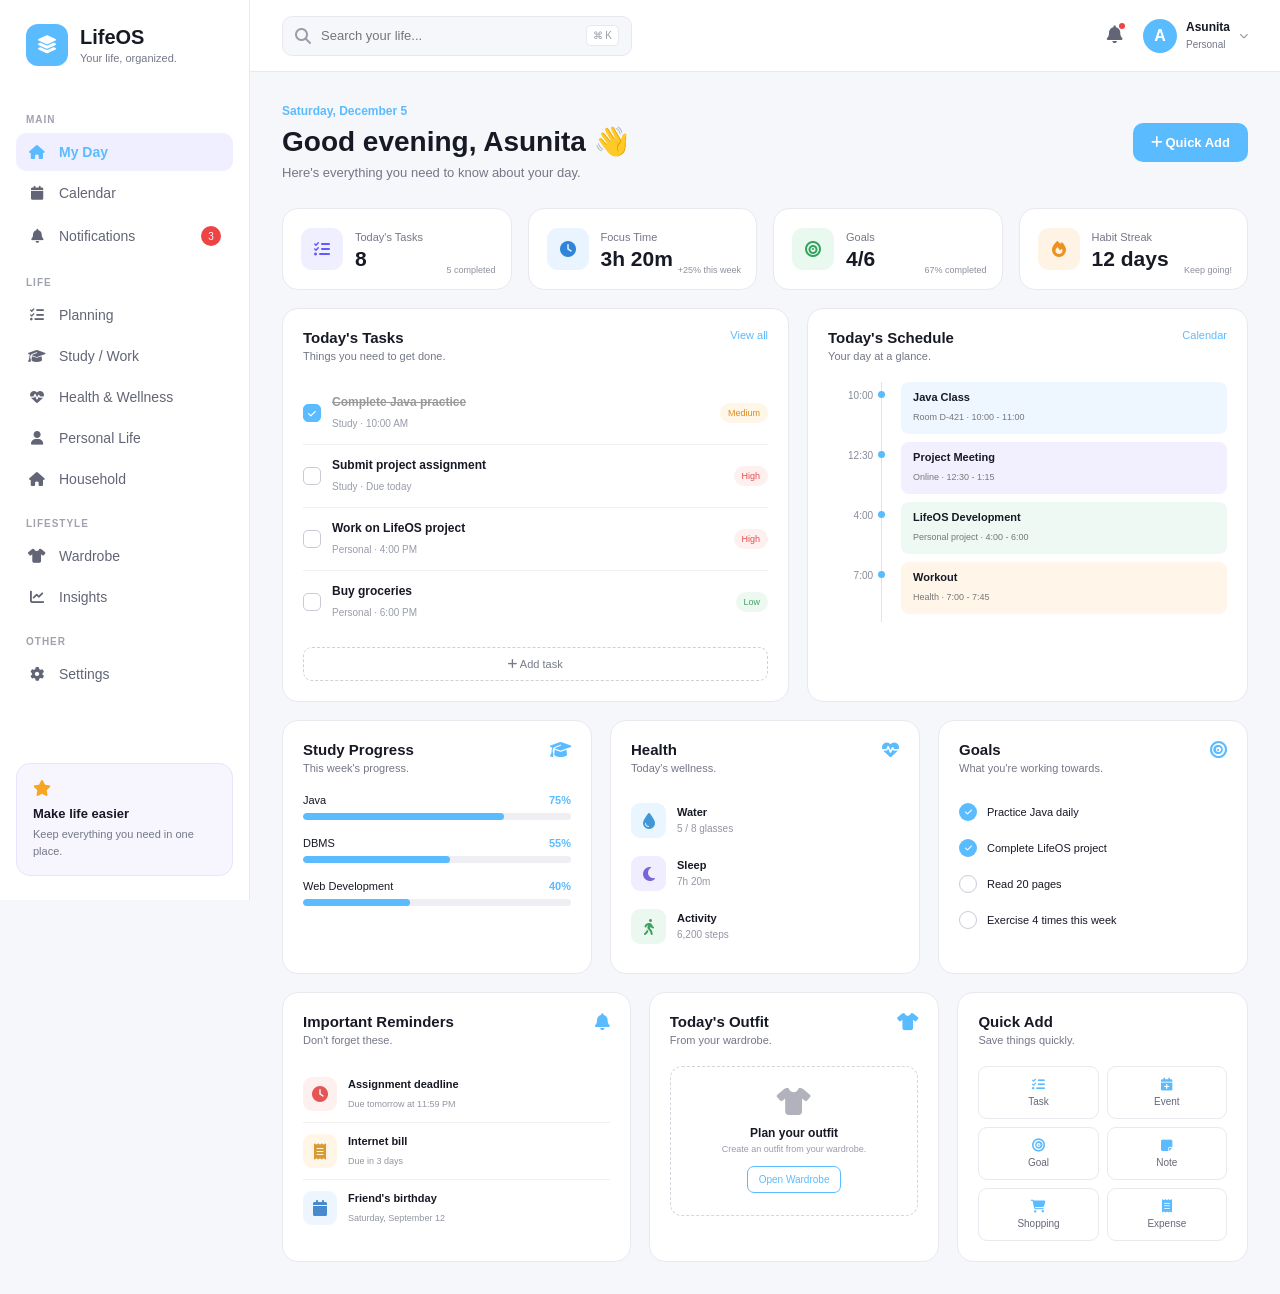
==== commit 0487db74: "added js" ====
--- a/index.html
+++ b/index.html
@@ -16,7 +16,6 @@
 
 <body>
 
-    <!-- ================= SIDEBAR ================= -->
 
     <aside class="sidebar">
 
@@ -124,11 +123,9 @@
 
 
 
-    <!-- ================= MAIN ================= -->
-
     <main class="main">
 
-        <!-- TOP BAR -->
+     
 
         <header class="topbar">
 
@@ -177,13 +174,9 @@
         </header>
 
 
-
-        <!-- ================= CONTENT ================= -->
-
         <section class="content">
 
 
-            <!-- WELCOME -->
 
             <div class="welcome-section">
 
@@ -212,9 +205,6 @@
             </div>
 
 
-
-            <!-- ================= OVERVIEW ================= -->
-
             <div class="overview-grid">
 
                 <div class="overview-card">
@@ -283,13 +273,9 @@
             </div>
 
 
-
-            <!-- ================= MAIN GRID ================= -->
-
             <div class="dashboard-grid">
 
 
-                <!-- TODAY'S TASKS -->
 
                 <div class="card tasks-card">
 
@@ -409,9 +395,6 @@
                 </div>
 
 
-
-                <!-- TODAY'S SCHEDULE -->
-
                 <div class="card schedule-card">
 
                     <div class="card-header">
@@ -524,13 +507,8 @@
             </div>
 
 
-
-            <!-- ================= SECOND ROW ================= -->
-
             <div class="three-column-grid">
 
-
-                <!-- STUDY -->
 
                 <div class="card">
 
@@ -590,9 +568,6 @@
                 </div>
 
 
-
-                <!-- HEALTH -->
-
                 <div class="card">
 
                     <div class="card-header">
@@ -656,7 +631,6 @@
 
 
 
-                <!-- GOALS -->
 
                 <div class="card">
 
@@ -721,12 +695,9 @@
 
 
 
-            <!-- ================= BOTTOM ================= -->
-
             <div class="bottom-grid">
 
 
-                <!-- REMINDERS -->
 
                 <div class="card reminders-card">
 
@@ -823,7 +794,6 @@
 
 
 
-                <!-- QUICK LINKS -->
 
                 <div class="card">
 
@@ -878,6 +848,7 @@
         </section>
 
     </main>
+	<script src="script.js"></script>
 
 </body>
 
--- a/style.css
+++ b/style.css
@@ -1,7 +1,3 @@
-/* =========================
-   RESET
-========================= */
-
 * {
     margin: 0;
     padding: 0;
@@ -9,7 +5,7 @@
 }
 
 :root {
-    --primary: #635bff;
+    --primary: #5bbbff;
     --primary-light: #efefff;
 
     --background: #f6f7fb;
@@ -31,11 +27,6 @@
 }
 
 
-
-/* =========================
-   SIDEBAR
-========================= */
-
 .sidebar {
     position: fixed;
 
@@ -219,22 +210,12 @@
 }
 
 
-
-/* =========================
-   MAIN
-========================= */
-
 .main {
     margin-left: var(--sidebar-width);
 
     min-height: 100vh;
 }
 
-
-
-/* =========================
-   TOPBAR
-========================= */
 
 .topbar {
     height: 72px;
@@ -397,11 +378,6 @@
 }
 
 
-
-/* =========================
-   CONTENT
-========================= */
-
 .content {
     padding: 32px;
 }
@@ -467,10 +443,6 @@
 }
 
 
-
-/* =========================
-   OVERVIEW
-========================= */
 
 .overview-grid {
     display: grid;
@@ -572,11 +544,6 @@
 }
 
 
-
-/* =========================
-   CARDS
-========================= */
-
 .card {
     background: white;
 
@@ -633,11 +600,6 @@
 }
 
 
-
-/* =========================
-   DASHBOARD GRID
-========================= */
-
 .dashboard-grid {
     display: grid;
 
@@ -649,10 +611,6 @@
 }
 
 
-
-/* =========================
-   TASKS
-========================= */
 
 .task {
     display: flex;
@@ -781,10 +739,6 @@
 
 
 
-/* =========================
-   TIMELINE
-========================= */
-
 .timeline-item {
     display: grid;
 
@@ -879,11 +833,6 @@
 }
 
 
-
-/* =========================
-   THREE COLUMN
-========================= */
-
 .three-column-grid {
     display: grid;
 
@@ -895,11 +844,6 @@
 }
 
 
-
-/* =========================
-   PROGRESS
-========================= */
-
 .progress-item {
     margin-bottom: 17px;
 }
@@ -943,10 +887,6 @@
 }
 
 
-
-/* =========================
-   HEALTH
-========================= */
 
 .health-item {
     display: flex;
@@ -1008,11 +948,6 @@
 }
 
 
-
-/* =========================
-   GOALS
-========================= */
-
 .goal {
     display: flex;
 
@@ -1056,11 +991,6 @@
 }
 
 
-
-/* =========================
-   BOTTOM GRID
-========================= */
-
 .bottom-grid {
     display: grid;
 
@@ -1069,11 +999,6 @@
     gap: 18px;
 }
 
-
-
-/* =========================
-   REMINDERS
-========================= */
 
 .reminder {
     display: flex;
@@ -1144,11 +1069,6 @@
 }
 
 
-
-/* =========================
-   OUTFIT
-========================= */
-
 .outfit-placeholder {
     min-height: 150px;
 
@@ -1208,11 +1128,6 @@
 }
 
 
-
-/* =========================
-   QUICK ACTIONS
-========================= */
-
 .quick-actions {
     display: grid;
 
@@ -1258,11 +1173,6 @@
     color: var(--primary);
 }
 
-
-
-/* =========================
-   MOBILE
-========================= */
 
 .mobile-logo {
     display: none;
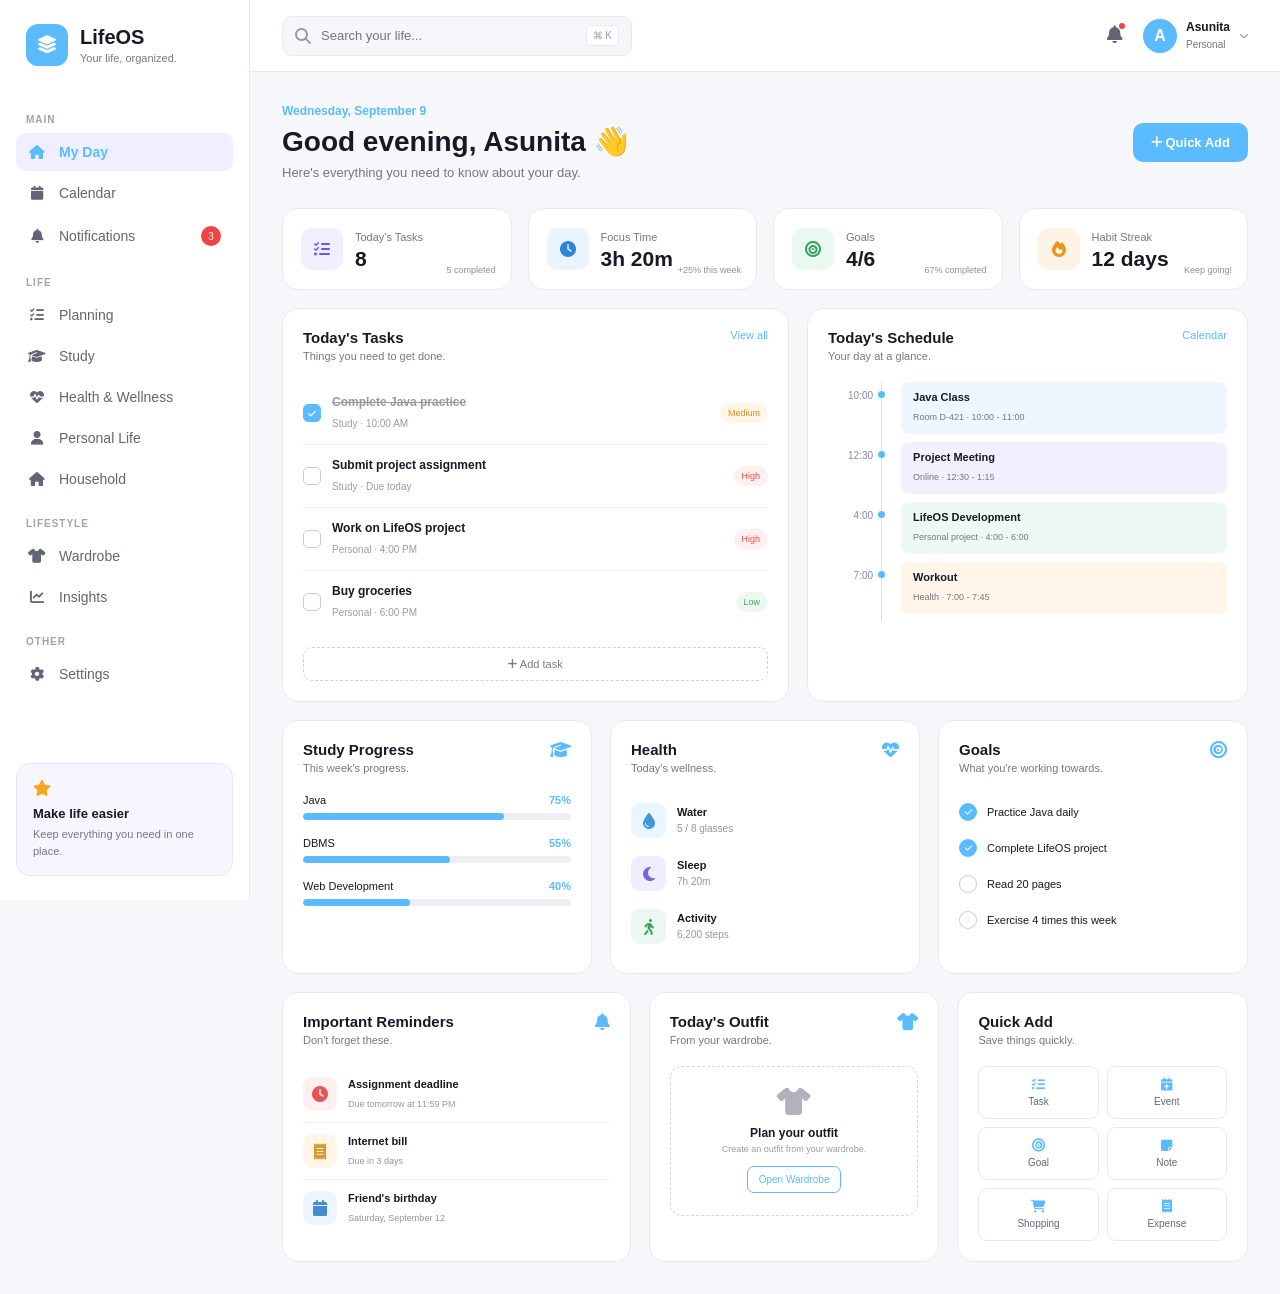
==== commit 982aee6e: "Update LifeOS calendar and study sections" ====
--- a/index.html
+++ b/index.html
@@ -2,852 +2,848 @@
 <html lang="en">
 
 <head>
-    <meta charset="UTF-8">
-    <meta name="viewport" content="width=device-width, initial-scale=1.0">
-
-    <title>LifeOS - Personal Life Organizer</title>
-
-    <link rel="stylesheet" href="style.css">
-
-    <link
-        rel="stylesheet"
-        href="https://cdnjs.cloudflare.com/ajax/libs/font-awesome/6.5.2/css/all.min.css">
+	<meta charset="UTF-8">
+	<meta name="viewport" content="width=device-width, initial-scale=1.0">
+
+	<title>LifeOS - Personal Life Organizer</title>
+
+	<link rel="stylesheet" href="style.css">
+
+	<link rel="stylesheet" href="https://cdnjs.cloudflare.com/ajax/libs/font-awesome/6.5.2/css/all.min.css">
 </head>
 
 <body>
 
 
-    <aside class="sidebar">
-
-        <div class="logo">
-            <div class="logo-icon">
-                <i class="fa-solid fa-layer-group"></i>
-            </div>
-
-            <div>
-                <h2>LifeOS</h2>
-                <span>Your life, organized.</span>
-            </div>
-        </div>
-
-
-        <nav class="navigation">
-
-            <p class="nav-title">MAIN</p>
-
-            <a href="#" class="nav-link active">
-                <i class="fa-solid fa-house"></i>
-                <span>My Day</span>
-            </a>
-
-            <a href="#" class="nav-link">
-                <i class="fa-solid fa-calendar"></i>
-                <span>Calendar</span>
-            </a>
-
-            <a href="#" class="nav-link">
-                <i class="fa-solid fa-bell"></i>
-                <span>Notifications</span>
-                <span class="notification-count">3</span>
-            </a>
-
-
-            <p class="nav-title">LIFE</p>
-
-            <a href="#" class="nav-link">
-                <i class="fa-solid fa-list-check"></i>
-                <span>Planning</span>
-            </a>
-
-            <a href="#" class="nav-link">
-                <i class="fa-solid fa-graduation-cap"></i>
-                <span>Study / Work</span>
-            </a>
-
-            <a href="#" class="nav-link">
-                <i class="fa-solid fa-heart-pulse"></i>
-                <span>Health & Wellness</span>
-            </a>
-
-            <a href="#" class="nav-link">
-                <i class="fa-solid fa-user"></i>
-                <span>Personal Life</span>
-            </a>
-
-            <a href="#" class="nav-link">
-                <i class="fa-solid fa-house"></i>
-                <span>Household</span>
-            </a>
-
-
-            <p class="nav-title">LIFESTYLE</p>
-
-            <a href="#" class="nav-link">
-                <i class="fa-solid fa-shirt"></i>
-                <span>Wardrobe</span>
-            </a>
-
-            <a href="#" class="nav-link">
-                <i class="fa-solid fa-chart-line"></i>
-                <span>Insights</span>
-            </a>
-
-
-            <p class="nav-title">OTHER</p>
-
-            <a href="#" class="nav-link">
-                <i class="fa-solid fa-gear"></i>
-                <span>Settings</span>
-            </a>
-
-        </nav>
-
-
-        <div class="sidebar-bottom">
-
-            <div class="upgrade-card">
-
-                <i class="fa-solid fa-star"></i>
-
-                <h4>Make life easier</h4>
-
-                <p>
-                    Keep everything you need in one place.
-                </p>
-
-            </div>
-
-        </div>
-
-    </aside>
-
-
-
-    <main class="main">
-
-     
-
-        <header class="topbar">
-
-            <div class="mobile-logo">
-                <i class="fa-solid fa-layer-group"></i>
-                LifeOS
-            </div>
-
-            <div class="search-box">
-
-                <i class="fa-solid fa-magnifying-glass"></i>
-
-                <input
-                    type="text"
-                    placeholder="Search your life...">
-
-                <span>⌘ K</span>
-
-            </div>
-
-
-            <div class="top-actions">
-
-                <button class="icon-button">
-                    <i class="fa-solid fa-bell"></i>
-                    <span class="red-dot"></span>
-                </button>
-
-                <div class="profile">
-
-                    <div class="profile-image">
-                        A
-                    </div>
-
-                    <div class="profile-info">
-                        <strong>Asunita</strong>
-                        <span>Personal</span>
-                    </div>
-
-                    <i class="fa-solid fa-chevron-down"></i>
-
-                </div>
-
-            </div>
-
-        </header>
-
-
-        <section class="content">
-
-
-
-            <div class="welcome-section">
-
-                <div>
-
-                    <p class="small-date">
-                        Wednesday, September 9
-                    </p>
-
-                    <h1>
-                        Good evening, Asunita 👋
-                    </h1>
-
-                    <p class="welcome-text">
-                        Here's everything you need to know about your day.
-                    </p>
-
-                </div>
-
-
-                <button class="add-button">
-                    <i class="fa-solid fa-plus"></i>
-                    Quick Add
-                </button>
-
-            </div>
-
-
-            <div class="overview-grid">
-
-                <div class="overview-card">
-
-                    <div class="overview-icon purple">
-                        <i class="fa-solid fa-list-check"></i>
-                    </div>
-
-                    <div>
-                        <span>Today's Tasks</span>
-                        <h2>8</h2>
-                    </div>
-
-                    <small>5 completed</small>
-
-                </div>
-
-
-                <div class="overview-card">
-
-                    <div class="overview-icon blue">
-                        <i class="fa-solid fa-clock"></i>
-                    </div>
-
-                    <div>
-                        <span>Focus Time</span>
-                        <h2>3h 20m</h2>
-                    </div>
-
-                    <small>+25% this week</small>
-
-                </div>
-
-
-                <div class="overview-card">
-
-                    <div class="overview-icon green">
-                        <i class="fa-solid fa-bullseye"></i>
-                    </div>
-
-                    <div>
-                        <span>Goals</span>
-                        <h2>4/6</h2>
-                    </div>
-
-                    <small>67% completed</small>
-
-                </div>
-
-
-                <div class="overview-card">
-
-                    <div class="overview-icon orange">
-                        <i class="fa-solid fa-fire"></i>
-                    </div>
-
-                    <div>
-                        <span>Habit Streak</span>
-                        <h2>12 days</h2>
-                    </div>
-
-                    <small>Keep going!</small>
-
-                </div>
-
-            </div>
-
-
-            <div class="dashboard-grid">
-
-
-
-                <div class="card tasks-card">
-
-                    <div class="card-header">
-
-                        <div>
-                            <h3>Today's Tasks</h3>
-                            <p>Things you need to get done.</p>
-                        </div>
-
-                        <button class="text-button">
-                            View all
-                        </button>
-
-                    </div>
-
-
-                    <div class="task-list">
-
-
-                        <div class="task completed">
-
-                            <div class="checkbox">
-                                <i class="fa-solid fa-check"></i>
-                            </div>
-
-                            <div class="task-content">
-
-                                <strong>Complete Java practice</strong>
-
-                                <span>
-                                    Study · 10:00 AM
-                                </span>
-
-                            </div>
-
-                            <span class="priority medium">
-                                Medium
-                            </span>
-
-                        </div>
-
-
-
-                        <div class="task">
-
-                            <div class="checkbox"></div>
-
-                            <div class="task-content">
-
-                                <strong>Submit project assignment</strong>
-
-                                <span>
-                                    Study · Due today
-                                </span>
-
-                            </div>
-
-                            <span class="priority high">
-                                High
-                            </span>
-
-                        </div>
-
-
-
-                        <div class="task">
-
-                            <div class="checkbox"></div>
-
-                            <div class="task-content">
-
-                                <strong>Work on LifeOS project</strong>
-
-                                <span>
-                                    Personal · 4:00 PM
-                                </span>
-
-                            </div>
-
-                            <span class="priority high">
-                                High
-                            </span>
-
-                        </div>
-
-
-
-                        <div class="task">
-
-                            <div class="checkbox"></div>
-
-                            <div class="task-content">
-
-                                <strong>Buy groceries</strong>
-
-                                <span>
-                                    Personal · 6:00 PM
-                                </span>
-
-                            </div>
-
-                            <span class="priority low">
-                                Low
-                            </span>
-
-                        </div>
-
-                    </div>
-
-
-                    <button class="add-task">
-                        <i class="fa-solid fa-plus"></i>
-                        Add task
-                    </button>
-
-                </div>
-
-
-                <div class="card schedule-card">
-
-                    <div class="card-header">
-
-                        <div>
-                            <h3>Today's Schedule</h3>
-                            <p>Your day at a glance.</p>
-                        </div>
-
-                        <button class="text-button">
-                            Calendar
-                        </button>
-
-                    </div>
-
-
-                    <div class="timeline">
-
-
-                        <div class="timeline-item">
-
-                            <span class="time">
-                                10:00
-                            </span>
-
-                            <div class="timeline-line"></div>
-
-                            <div class="event blue-event">
-
-                                <strong>Java Class</strong>
-
-                                <span>
-                                    Room D-421 · 10:00 - 11:00
-                                </span>
-
-                            </div>
-
-                        </div>
-
-
-
-                        <div class="timeline-item">
-
-                            <span class="time">
-                                12:30
-                            </span>
-
-                            <div class="timeline-line"></div>
-
-                            <div class="event purple-event">
-
-                                <strong>Project Meeting</strong>
-
-                                <span>
-                                    Online · 12:30 - 1:15
-                                </span>
-
-                            </div>
-
-                        </div>
-
-
-
-                        <div class="timeline-item">
-
-                            <span class="time">
-                                4:00
-                            </span>
-
-                            <div class="timeline-line"></div>
-
-                            <div class="event green-event">
-
-                                <strong>LifeOS Development</strong>
-
-                                <span>
-                                    Personal project · 4:00 - 6:00
-                                </span>
-
-                            </div>
-
-                        </div>
-
-
-
-                        <div class="timeline-item">
-
-                            <span class="time">
-                                7:00
-                            </span>
-
-                            <div class="timeline-line"></div>
-
-                            <div class="event orange-event">
-
-                                <strong>Workout</strong>
-
-                                <span>
-                                    Health · 7:00 - 7:45
-                                </span>
-
-                            </div>
-
-                        </div>
-
-                    </div>
-
-                </div>
-
-            </div>
-
-
-            <div class="three-column-grid">
-
-
-                <div class="card">
-
-                    <div class="card-header">
-
-                        <div>
-                            <h3>Study Progress</h3>
-                            <p>This week's progress.</p>
-                        </div>
-
-                        <i class="fa-solid fa-graduation-cap card-icon"></i>
-
-                    </div>
-
-
-                    <div class="progress-item">
-
-                        <div class="progress-info">
-                            <span>Java</span>
-                            <strong>75%</strong>
-                        </div>
-
-                        <div class="progress-bar">
-                            <div style="width:75%"></div>
-                        </div>
-
-                    </div>
-
-
-                    <div class="progress-item">
-
-                        <div class="progress-info">
-                            <span>DBMS</span>
-                            <strong>55%</strong>
-                        </div>
-
-                        <div class="progress-bar">
-                            <div style="width:55%"></div>
-                        </div>
-
-                    </div>
-
-
-                    <div class="progress-item">
-
-                        <div class="progress-info">
-                            <span>Web Development</span>
-                            <strong>40%</strong>
-                        </div>
-
-                        <div class="progress-bar">
-                            <div style="width:40%"></div>
-                        </div>
-
-                    </div>
-
-                </div>
-
-
-                <div class="card">
-
-                    <div class="card-header">
-
-                        <div>
-                            <h3>Health</h3>
-                            <p>Today's wellness.</p>
-                        </div>
-
-                        <i class="fa-solid fa-heart-pulse card-icon"></i>
-
-                    </div>
-
-
-                    <div class="health-items">
-
-                        <div class="health-item">
-
-                            <div class="health-icon water">
-                                <i class="fa-solid fa-droplet"></i>
-                            </div>
-
-                            <div>
-                                <strong>Water</strong>
-                                <span>5 / 8 glasses</span>
-                            </div>
-
-                        </div>
-
-
-                        <div class="health-item">
-
-                            <div class="health-icon sleep">
-                                <i class="fa-solid fa-moon"></i>
-                            </div>
-
-                            <div>
-                                <strong>Sleep</strong>
-                                <span>7h 20m</span>
-                            </div>
-
-                        </div>
-
-
-                        <div class="health-item">
-
-                            <div class="health-icon activity">
-                                <i class="fa-solid fa-person-walking"></i>
-                            </div>
-
-                            <div>
-                                <strong>Activity</strong>
-                                <span>6,200 steps</span>
-                            </div>
-
-                        </div>
-
-                    </div>
-
-                </div>
-
-
-
-
-                <div class="card">
-
-                    <div class="card-header">
-
-                        <div>
-                            <h3>Goals</h3>
-                            <p>What you're working towards.</p>
-                        </div>
-
-                        <i class="fa-solid fa-bullseye card-icon"></i>
-
-                    </div>
-
-
-                    <div class="goal-list">
-
-                        <div class="goal">
-
-                            <div class="goal-check">
-                                <i class="fa-solid fa-check"></i>
-                            </div>
-
-                            <span>Practice Java daily</span>
-
-                        </div>
-
-
-                        <div class="goal">
-
-                            <div class="goal-check">
-                                <i class="fa-solid fa-check"></i>
-                            </div>
-
-                            <span>Complete LifeOS project</span>
-
-                        </div>
-
-
-                        <div class="goal">
-
-                            <div class="goal-check empty"></div>
-
-                            <span>Read 20 pages</span>
-
-                        </div>
-
-
-                        <div class="goal">
-
-                            <div class="goal-check empty"></div>
-
-                            <span>Exercise 4 times this week</span>
-
-                        </div>
-
-                    </div>
-
-                </div>
-
-            </div>
-
-
-
-            <div class="bottom-grid">
-
-
-
-                <div class="card reminders-card">
-
-                    <div class="card-header">
-
-                        <div>
-                            <h3>Important Reminders</h3>
-                            <p>Don't forget these.</p>
-                        </div>
-
-                        <i class="fa-solid fa-bell card-icon"></i>
-
-                    </div>
-
-
-                    <div class="reminder">
-
-                        <div class="reminder-icon red">
-                            <i class="fa-solid fa-clock"></i>
-                        </div>
-
-                        <div>
-                            <strong>Assignment deadline</strong>
-                            <span>Due tomorrow at 11:59 PM</span>
-                        </div>
-
-                    </div>
-
-
-                    <div class="reminder">
-
-                        <div class="reminder-icon yellow">
-                            <i class="fa-solid fa-receipt"></i>
-                        </div>
-
-                        <div>
-                            <strong>Internet bill</strong>
-                            <span>Due in 3 days</span>
-                        </div>
-
-                    </div>
-
-
-                    <div class="reminder">
-
-                        <div class="reminder-icon blue">
-                            <i class="fa-solid fa-calendar"></i>
-                        </div>
-
-                        <div>
-                            <strong>Friend's birthday</strong>
-                            <span>Saturday, September 12</span>
-                        </div>
-
-                    </div>
-
-                </div>
-
-
-
-                <!-- OUTFIT -->
-
-                <div class="card outfit-card">
-
-                    <div class="card-header">
-
-                        <div>
-                            <h3>Today's Outfit</h3>
-                            <p>From your wardrobe.</p>
-                        </div>
-
-                        <i class="fa-solid fa-shirt card-icon"></i>
-
-                    </div>
-
-
-                    <div class="outfit-placeholder">
-
-                        <i class="fa-solid fa-shirt"></i>
-
-                        <strong>Plan your outfit</strong>
-
-                        <span>
-                            Create an outfit from your wardrobe.
-                        </span>
-
-                        <button class="outline-button">
-                            Open Wardrobe
-                        </button>
-
-                    </div>
-
-                </div>
-
-
-
-
-                <div class="card">
-
-                    <div class="card-header">
-
-                        <div>
-                            <h3>Quick Add</h3>
-                            <p>Save things quickly.</p>
-                        </div>
-
-                    </div>
-
-
-                    <div class="quick-actions">
-
-                        <button>
-                            <i class="fa-solid fa-list-check"></i>
-                            Task
-                        </button>
-
-                        <button>
-                            <i class="fa-solid fa-calendar-plus"></i>
-                            Event
-                        </button>
-
-                        <button>
-                            <i class="fa-solid fa-bullseye"></i>
-                            Goal
-                        </button>
-
-                        <button>
-                            <i class="fa-solid fa-note-sticky"></i>
-                            Note
-                        </button>
-
-                        <button>
-                            <i class="fa-solid fa-cart-shopping"></i>
-                            Shopping
-                        </button>
-
-                        <button>
-                            <i class="fa-solid fa-receipt"></i>
-                            Expense
-                        </button>
-
-                    </div>
-
-                </div>
-
-            </div>
-
-        </section>
-
-    </main>
+	<aside class="sidebar">
+
+		<div class="logo">
+			<div class="logo-icon">
+				<i class="fa-solid fa-layer-group"></i>
+			</div>
+
+			<div>
+				<h2>LifeOS</h2>
+				<span>Your life, organized.</span>
+			</div>
+		</div>
+
+
+		<nav class="navigation">
+
+			<p class="nav-title">MAIN</p>
+
+			<a href="#" class="nav-link active">
+				<i class="fa-solid fa-house"></i>
+				<span>My Day</span>
+			</a>
+
+			<a href="calendar.html" class="nav-link">
+				<i class="fa-solid fa-calendar"></i>
+				<span>Calendar</span>
+			</a>
+
+			<a href="#" class="nav-link">
+				<i class="fa-solid fa-bell"></i>
+				<span>Notifications</span>
+				<span class="notification-count">3</span>
+			</a>
+
+
+			<p class="nav-title">LIFE</p>
+
+			<a href="#" class="nav-link">
+				<i class="fa-solid fa-list-check"></i>
+				<span>Planning</span>
+			</a>
+
+			<a href="study.html" class="nav-link">
+               <i class="fa-solid fa-graduation-cap"></i>
+                 <span>Study </span>
+                </a>
+
+			<a href="#" class="nav-link">
+				<i class="fa-solid fa-heart-pulse"></i>
+				<span>Health & Wellness</span>
+			</a>
+
+			<a href="#" class="nav-link">
+				<i class="fa-solid fa-user"></i>
+				<span>Personal Life</span>
+			</a>
+
+			<a href="#" class="nav-link">
+				<i class="fa-solid fa-house"></i>
+				<span>Household</span>
+			</a>
+
+
+			<p class="nav-title">LIFESTYLE</p>
+
+			<a href="#" class="nav-link">
+				<i class="fa-solid fa-shirt"></i>
+				<span>Wardrobe</span>
+			</a>
+
+			<a href="#" class="nav-link">
+				<i class="fa-solid fa-chart-line"></i>
+				<span>Insights</span>
+			</a>
+
+
+			<p class="nav-title">OTHER</p>
+
+			<a href="#" class="nav-link">
+				<i class="fa-solid fa-gear"></i>
+				<span>Settings</span>
+			</a>
+
+		</nav>
+
+
+		<div class="sidebar-bottom">
+
+			<div class="upgrade-card">
+
+				<i class="fa-solid fa-star"></i>
+
+				<h4>Make life easier</h4>
+
+				<p>
+					Keep everything you need in one place.
+				</p>
+
+			</div>
+
+		</div>
+
+	</aside>
+
+
+
+	<main class="main">
+
+
+
+		<header class="topbar">
+
+			<div class="mobile-logo">
+				<i class="fa-solid fa-layer-group"></i>
+				LifeOS
+			</div>
+
+			<div class="search-box">
+
+				<i class="fa-solid fa-magnifying-glass"></i>
+
+				<input type="text" placeholder="Search your life...">
+
+				<span>⌘ K</span>
+
+			</div>
+
+
+			<div class="top-actions">
+
+				<button class="icon-button">
+					<i class="fa-solid fa-bell"></i>
+					<span class="red-dot"></span>
+				</button>
+
+				<div class="profile">
+
+					<div class="profile-image">
+						A
+					</div>
+
+					<div class="profile-info">
+						<strong>Asunita</strong>
+						<span>Personal</span>
+					</div>
+
+					<i class="fa-solid fa-chevron-down"></i>
+
+				</div>
+
+			</div>
+
+		</header>
+
+
+		<section class="content">
+
+
+
+			<div class="welcome-section">
+
+				<div>
+
+					<p class="small-date">
+						Wednesday, September 9
+					</p>
+
+					<h1>
+						Good evening, Asunita 👋
+					</h1>
+
+					<p class="welcome-text">
+						Here's everything you need to know about your day.
+					</p>
+
+				</div>
+
+
+				<button class="add-button">
+					<i class="fa-solid fa-plus"></i>
+					Quick Add
+				</button>
+
+			</div>
+
+
+			<div class="overview-grid">
+
+				<div class="overview-card">
+
+					<div class="overview-icon purple">
+						<i class="fa-solid fa-list-check"></i>
+					</div>
+
+					<div>
+						<span>Today's Tasks</span>
+						<h2>8</h2>
+					</div>
+
+					<small>5 completed</small>
+
+				</div>
+
+
+				<div class="overview-card">
+
+					<div class="overview-icon blue">
+						<i class="fa-solid fa-clock"></i>
+					</div>
+
+					<div>
+						<span>Focus Time</span>
+						<h2>3h 20m</h2>
+					</div>
+
+					<small>+25% this week</small>
+
+				</div>
+
+
+				<div class="overview-card">
+
+					<div class="overview-icon green">
+						<i class="fa-solid fa-bullseye"></i>
+					</div>
+
+					<div>
+						<span>Goals</span>
+						<h2>4/6</h2>
+					</div>
+
+					<small>67% completed</small>
+
+				</div>
+
+
+				<div class="overview-card">
+
+					<div class="overview-icon orange">
+						<i class="fa-solid fa-fire"></i>
+					</div>
+
+					<div>
+						<span>Habit Streak</span>
+						<h2>12 days</h2>
+					</div>
+
+					<small>Keep going!</small>
+
+				</div>
+
+			</div>
+
+
+			<div class="dashboard-grid">
+
+
+
+				<div class="card tasks-card">
+
+					<div class="card-header">
+
+						<div>
+							<h3>Today's Tasks</h3>
+							<p>Things you need to get done.</p>
+						</div>
+
+						<button class="text-button">
+							View all
+						</button>
+
+					</div>
+
+
+					<div class="task-list">
+
+
+						<div class="task completed">
+
+							<div class="checkbox">
+								<i class="fa-solid fa-check"></i>
+							</div>
+
+							<div class="task-content">
+
+								<strong>Complete Java practice</strong>
+
+								<span>
+									Study · 10:00 AM
+								</span>
+
+							</div>
+
+							<span class="priority medium">
+								Medium
+							</span>
+
+						</div>
+
+
+
+						<div class="task">
+
+							<div class="checkbox"></div>
+
+							<div class="task-content">
+
+								<strong>Submit project assignment</strong>
+
+								<span>
+									Study · Due today
+								</span>
+
+							</div>
+
+							<span class="priority high">
+								High
+							</span>
+
+						</div>
+
+
+
+						<div class="task">
+
+							<div class="checkbox"></div>
+
+							<div class="task-content">
+
+								<strong>Work on LifeOS project</strong>
+
+								<span>
+									Personal · 4:00 PM
+								</span>
+
+							</div>
+
+							<span class="priority high">
+								High
+							</span>
+
+						</div>
+
+
+
+						<div class="task">
+
+							<div class="checkbox"></div>
+
+							<div class="task-content">
+
+								<strong>Buy groceries</strong>
+
+								<span>
+									Personal · 6:00 PM
+								</span>
+
+							</div>
+
+							<span class="priority low">
+								Low
+							</span>
+
+						</div>
+
+					</div>
+
+
+					<button class="add-task">
+						<i class="fa-solid fa-plus"></i>
+						Add task
+					</button>
+
+				</div>
+
+
+				<div class="card schedule-card">
+
+					<div class="card-header">
+
+						<div>
+							<h3>Today's Schedule</h3>
+							<p>Your day at a glance.</p>
+						</div>
+
+						<button class="text-button">
+							Calendar
+						</button>
+
+					</div>
+
+
+					<div class="timeline">
+
+
+						<div class="timeline-item">
+
+							<span class="time">
+								10:00
+							</span>
+
+							<div class="timeline-line"></div>
+
+							<div class="event blue-event">
+
+								<strong>Java Class</strong>
+
+								<span>
+									Room D-421 · 10:00 - 11:00
+								</span>
+
+							</div>
+
+						</div>
+
+
+
+						<div class="timeline-item">
+
+							<span class="time">
+								12:30
+							</span>
+
+							<div class="timeline-line"></div>
+
+							<div class="event purple-event">
+
+								<strong>Project Meeting</strong>
+
+								<span>
+									Online · 12:30 - 1:15
+								</span>
+
+							</div>
+
+						</div>
+
+
+
+						<div class="timeline-item">
+
+							<span class="time">
+								4:00
+							</span>
+
+							<div class="timeline-line"></div>
+
+							<div class="event green-event">
+
+								<strong>LifeOS Development</strong>
+
+								<span>
+									Personal project · 4:00 - 6:00
+								</span>
+
+							</div>
+
+						</div>
+
+
+
+						<div class="timeline-item">
+
+							<span class="time">
+								7:00
+							</span>
+
+							<div class="timeline-line"></div>
+
+							<div class="event orange-event">
+
+								<strong>Workout</strong>
+
+								<span>
+									Health · 7:00 - 7:45
+								</span>
+
+							</div>
+
+						</div>
+
+					</div>
+
+				</div>
+
+			</div>
+
+
+			<div class="three-column-grid">
+
+
+				<div class="card">
+
+					<div class="card-header">
+
+						<div>
+							<h3>Study Progress</h3>
+							<p>This week's progress.</p>
+						</div>
+
+						<i class="fa-solid fa-graduation-cap card-icon"></i>
+
+					</div>
+
+
+					<div class="progress-item">
+
+						<div class="progress-info">
+							<span>Java</span>
+							<strong>75%</strong>
+						</div>
+
+						<div class="progress-bar">
+							<div style="width:75%"></div>
+						</div>
+
+					</div>
+
+
+					<div class="progress-item">
+
+						<div class="progress-info">
+							<span>DBMS</span>
+							<strong>55%</strong>
+						</div>
+
+						<div class="progress-bar">
+							<div style="width:55%"></div>
+						</div>
+
+					</div>
+
+
+					<div class="progress-item">
+
+						<div class="progress-info">
+							<span>Web Development</span>
+							<strong>40%</strong>
+						</div>
+
+						<div class="progress-bar">
+							<div style="width:40%"></div>
+						</div>
+
+					</div>
+
+				</div>
+
+
+				<div class="card">
+
+					<div class="card-header">
+
+						<div>
+							<h3>Health</h3>
+							<p>Today's wellness.</p>
+						</div>
+
+						<i class="fa-solid fa-heart-pulse card-icon"></i>
+
+					</div>
+
+
+					<div class="health-items">
+
+						<div class="health-item">
+
+							<div class="health-icon water">
+								<i class="fa-solid fa-droplet"></i>
+							</div>
+
+							<div>
+								<strong>Water</strong>
+								<span>5 / 8 glasses</span>
+							</div>
+
+						</div>
+
+
+						<div class="health-item">
+
+							<div class="health-icon sleep">
+								<i class="fa-solid fa-moon"></i>
+							</div>
+
+							<div>
+								<strong>Sleep</strong>
+								<span>7h 20m</span>
+							</div>
+
+						</div>
+
+
+						<div class="health-item">
+
+							<div class="health-icon activity">
+								<i class="fa-solid fa-person-walking"></i>
+							</div>
+
+							<div>
+								<strong>Activity</strong>
+								<span>6,200 steps</span>
+							</div>
+
+						</div>
+
+					</div>
+
+				</div>
+
+
+
+
+				<div class="card">
+
+					<div class="card-header">
+
+						<div>
+							<h3>Goals</h3>
+							<p>What you're working towards.</p>
+						</div>
+
+						<i class="fa-solid fa-bullseye card-icon"></i>
+
+					</div>
+
+
+					<div class="goal-list">
+
+						<div class="goal">
+
+							<div class="goal-check">
+								<i class="fa-solid fa-check"></i>
+							</div>
+
+							<span>Practice Java daily</span>
+
+						</div>
+
+
+						<div class="goal">
+
+							<div class="goal-check">
+								<i class="fa-solid fa-check"></i>
+							</div>
+
+							<span>Complete LifeOS project</span>
+
+						</div>
+
+
+						<div class="goal">
+
+							<div class="goal-check empty"></div>
+
+							<span>Read 20 pages</span>
+
+						</div>
+
+
+						<div class="goal">
+
+							<div class="goal-check empty"></div>
+
+							<span>Exercise 4 times this week</span>
+
+						</div>
+
+					</div>
+
+				</div>
+
+			</div>
+
+
+
+			<div class="bottom-grid">
+
+
+
+				<div class="card reminders-card">
+
+					<div class="card-header">
+
+						<div>
+							<h3>Important Reminders</h3>
+							<p>Don't forget these.</p>
+						</div>
+
+						<i class="fa-solid fa-bell card-icon"></i>
+
+					</div>
+
+
+					<div class="reminder">
+
+						<div class="reminder-icon red">
+							<i class="fa-solid fa-clock"></i>
+						</div>
+
+						<div>
+							<strong>Assignment deadline</strong>
+							<span>Due tomorrow at 11:59 PM</span>
+						</div>
+
+					</div>
+
+
+					<div class="reminder">
+
+						<div class="reminder-icon yellow">
+							<i class="fa-solid fa-receipt"></i>
+						</div>
+
+						<div>
+							<strong>Internet bill</strong>
+							<span>Due in 3 days</span>
+						</div>
+
+					</div>
+
+
+					<div class="reminder">
+
+						<div class="reminder-icon blue">
+							<i class="fa-solid fa-calendar"></i>
+						</div>
+
+						<div>
+							<strong>Friend's birthday</strong>
+							<span>Saturday, September 12</span>
+						</div>
+
+					</div>
+
+				</div>
+
+
+
+				<!-- OUTFIT -->
+
+				<div class="card outfit-card">
+
+					<div class="card-header">
+
+						<div>
+							<h3>Today's Outfit</h3>
+							<p>From your wardrobe.</p>
+						</div>
+
+						<i class="fa-solid fa-shirt card-icon"></i>
+
+					</div>
+
+
+					<div class="outfit-placeholder">
+
+						<i class="fa-solid fa-shirt"></i>
+
+						<strong>Plan your outfit</strong>
+
+						<span>
+							Create an outfit from your wardrobe.
+						</span>
+
+						<button class="outline-button">
+							Open Wardrobe
+						</button>
+
+					</div>
+
+				</div>
+
+
+
+
+				<div class="card">
+
+					<div class="card-header">
+
+						<div>
+							<h3>Quick Add</h3>
+							<p>Save things quickly.</p>
+						</div>
+
+					</div>
+
+
+					<div class="quick-actions">
+
+						<button>
+							<i class="fa-solid fa-list-check"></i>
+							Task
+						</button>
+
+						<button>
+							<i class="fa-solid fa-calendar-plus"></i>
+							Event
+						</button>
+
+						<button>
+							<i class="fa-solid fa-bullseye"></i>
+							Goal
+						</button>
+
+						<button>
+							<i class="fa-solid fa-note-sticky"></i>
+							Note
+						</button>
+
+						<button>
+							<i class="fa-solid fa-cart-shopping"></i>
+							Shopping
+						</button>
+
+						<button>
+							<i class="fa-solid fa-receipt"></i>
+							Expense
+						</button>
+
+					</div>
+
+				</div>
+
+			</div>
+
+		</section>
+
+	</main>
 	<script src="script.js"></script>
 
 </body>
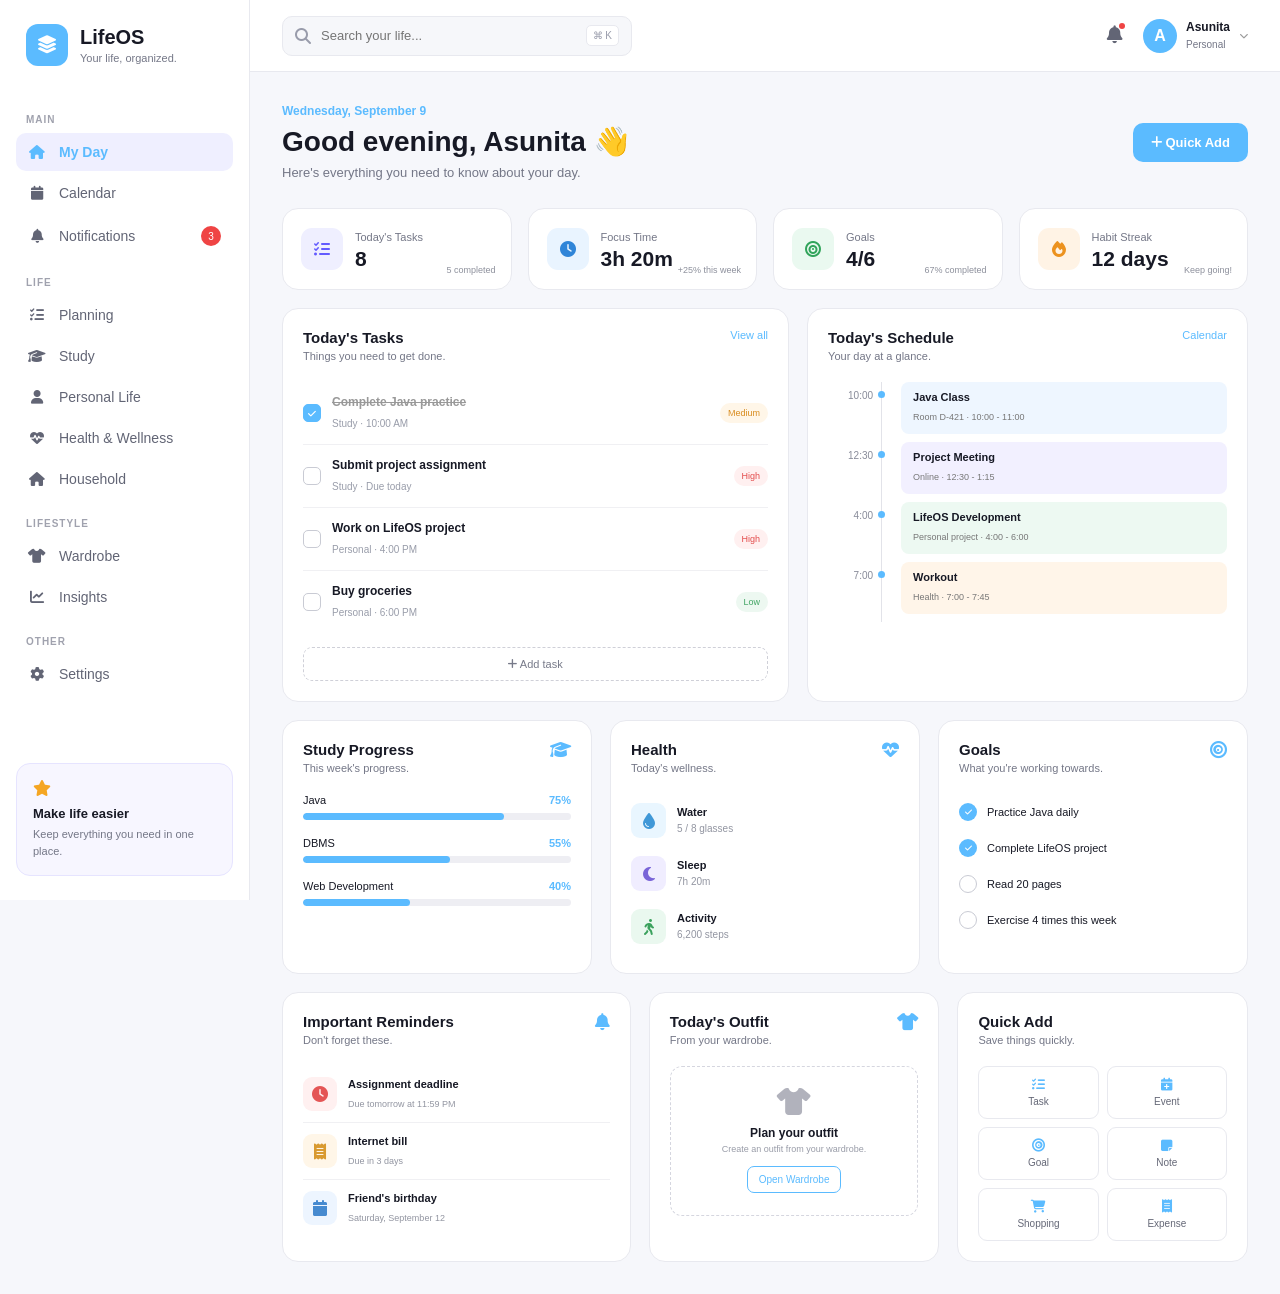
==== commit 7c1eb948: "Submodule resolution" ====
--- a/index.html
+++ b/index.html
@@ -63,20 +63,22 @@
                 </a>
 
 			<a href="#" class="nav-link">
-				<i class="fa-solid fa-heart-pulse"></i>
-				<span>Health & Wellness</span>
-			</a>
-
-			<a href="#" class="nav-link">
 				<i class="fa-solid fa-user"></i>
 				<span>Personal Life</span>
 			</a>
 
-			<a href="#" class="nav-link">
-				<i class="fa-solid fa-house"></i>
-				<span>Household</span>
-			</a>
-
+
+<!-- Health & Wellness -->
+<a href="./health.html" class="nav-link">
+    <i class="fa-solid fa-heart-pulse"></i>
+    <span>Health & Wellness</span>
+</a>
+
+<!-- Household -->
+<a href="./household.html" class="nav-link">
+    <i class="fa-solid fa-house"></i>
+    <span>Household</span>
+</a>
 
 			<p class="nav-title">LIFESTYLE</p>
 
